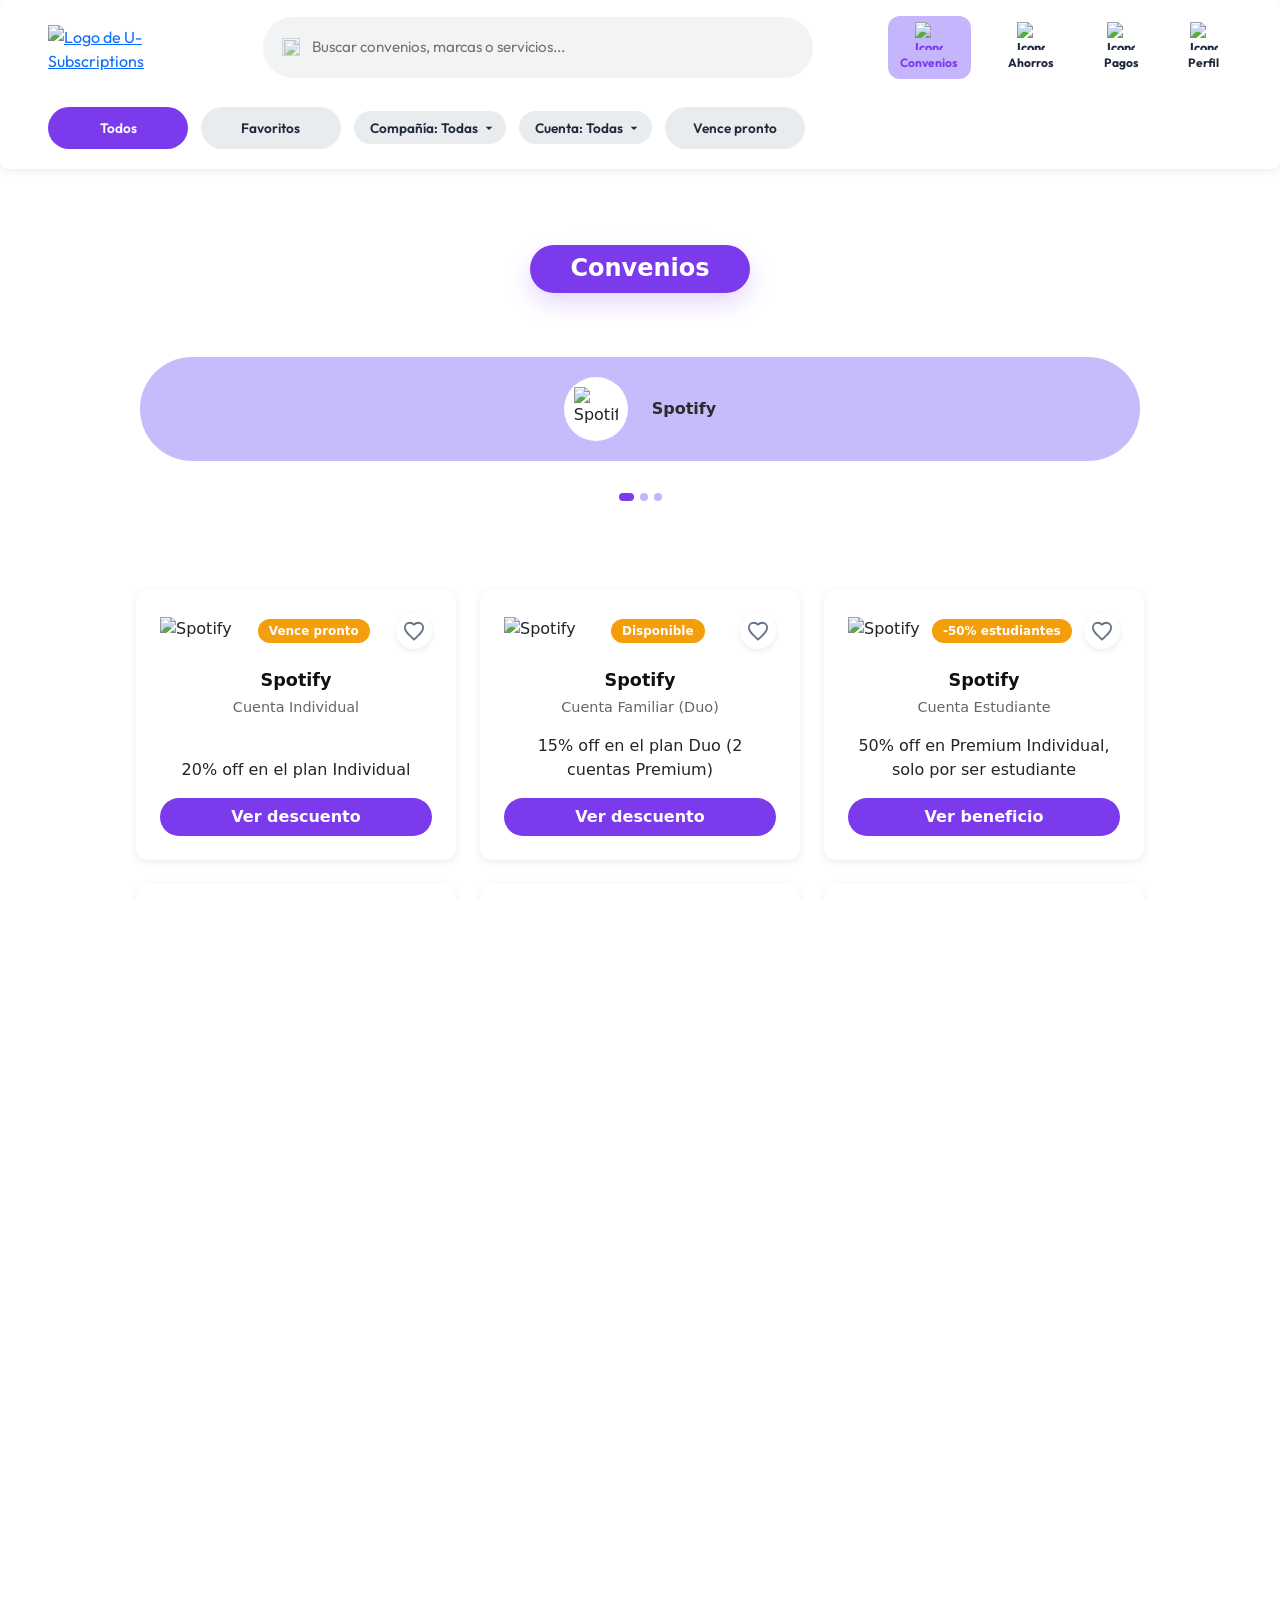
==== pages/buscar-convenios.html @ 1749db9b "Panel-ahorro funcional e Inicio funcional" ====
<!DOCTYPE html>
<html lang="es">
<head>
  <meta charset="UTF-8">
  <meta name="viewport" content="width=device-width, initial-scale=1.0">
  <link rel="preconnect" href="https://fonts.googleapis.com">
  <link rel="preconnect" href="https://fonts.gstatic.com" crossorigin>
  <link href="https://fonts.googleapis.com/css2?family=Outfit:wght@400;500;600;700&display=swap" rel="stylesheet">
  <link rel="stylesheet" href="../css/components.css">
  <link rel="stylesheet" href="../css/styles.css">
  <link rel="stylesheet" href="../css/buscar_convenios.css">
  <link rel="stylesheet" href="../css/extras-tipo-beneficio.css">
  <link href="https://cdn.jsdelivr.net/npm/bootstrap@5.3.3/dist/css/bootstrap.min.css" rel="stylesheet">

  <title>Buscar Convenios | U-Subscriptions</title>
</head>
<body>
    <header class="header-principal">
        <div class="header-top">
        <div class=" logo-desktop">
            <a href="index.html">
            <img src="../images/logo.png" alt="Logo de U-Subscriptions">
            </a>
        </div>
        <!-- Barra de busqueda principal -->
    <div class="buscador-header">
      <img src="../images/iconos/icono-buscar.png" alt="" class="icono-buscar">
      <input type="search" id="inputBuscador" placeholder="Buscar convenios, marcas o servicios..." aria-label="Buscar convenios">
      <button type="button" class="btn-limpiar" id="btnLimpiarBusqueda" aria-label="Limpiar búsqueda"></button>
    </div>

           <nav class="nav-desktop" aria-label="Navegación principal">
            <ul>
                
                <li>
                <a href="buscar-convenios.html" class="active">
                    <img src="../images/iconos/icono-buscar.png" alt="Icono de convenios">
                    <span>Convenios</span>
                </a>
                </li>

                <li>
                <a href="panel_ahorro.html">
                    <img src="../images/iconos/icono-ahorro.png" alt="Icono de ahorros">
                    <span>Ahorros</span>
                </a>
                </li>
                <li>
                <a href="pagos.html">
                    <img src="../images/iconos/icono-pagos.png" alt="Icono de pagos">
                    <span>Pagos</span>
                </a>
                </li>
                <li>
                <a href="perfil.html">
                    <img src="../images/iconos/icono-perfil.png" alt="Icono de perfil">
                    <span>Perfil</span>
                </a>
                </li>
            </ul>
            </nav>
        </div>
        <!-- Barra de Filtros tipo Chips/Píldoras deslizables  -->
        <div class="contenedor-chips-filtros">
    <div class="chips-scroll">
      <button type="button" class="chip-filtro active" data-filtro="todos">Todos</button>
      <button type="button" class="chip-filtro" id="btn-filtro-favoritos" data-filtro="favoritos">
             Favoritos
        </button>
      <!-- Dropdown Filtro Compania -->
      <div class="dropdown-filtro">
        <select id="filtro-compania" aria-label="Filtrar por Compañía">
          <option value="">Compañía: Todas</option>
          <option value="spotify">Spotify</option>
          <option value="canva">Canva</option>
          <option value="notion">Notion</option>
          <option value="adidas">Adidas</option>
        </select>
      </div>

      <!-- Dropdown Filtro Cuenta -->
      <div class="dropdown-filtro">
        <select id="filtro-cuenta" aria-label="Filtrar por Tipo de Cuenta">
          <option value="">Cuenta: Todas</option>
          <option value="estudiante">Estudiante</option>
          <option value="familiar">Familiar</option>
          <option value="individual">Individual</option>
        </select>
      </div>

      <button type="button" class="chip-filtro" data-filtro="vence">Vence pronto</button>
      
    </div>
  </div>
</header>
    

<main class="convenios-page">
    <section class="convenios">
        <div class="page-title-container">
            <h1 class="page-title">Convenios</h1>
        </div>
    
    <!-- Carrusel de servicios -->
<div id="carouselServicios" class="carousel slide" data-bs-ride="carousel">
    <div class="carousel-inner">
        <div class="carousel-item active">
            <div class="servicio-card">
                <div class="servicio-icono">
    <img src="../images/marcas/marca-spotify.png" alt="Spotify">
</div>
                <div class="servicio-info">
                    <p class="servicio-nombre">Spotify</p>
                    
                </div>
            </div>
        </div>
        <div class="carousel-item">
            <div class="servicio-card">
                <div class="servicio-icono">
    <img src="../images/marcas/marca-canva.png" alt="Canva">
</div>
                <div class="servicio-info">
                    <p class="servicio-nombre">Canva</p>
                    
                </div>
            </div>
        </div>
        <div class="carousel-item">
            <div class="servicio-card">
                <div class="servicio-icono">
    <img src="../images/marcas/marca-notion.png" alt="Notion">
</div>
                <div class="servicio-info">
                    <p class="servicio-nombre">Notion</p>
                    
                </div>
                
            </div>
        </div>
    </div>
    <div class="carousel-indicators">
        <button type="button" data-bs-target="#carouselServicios" data-bs-slide-to="0" class="active" aria-current="true" aria-label="Slide 1"></button>
        <button type="button" data-bs-target="#carouselServicios" data-bs-slide-to="1" aria-label="Slide 2"></button>
        <button type="button" data-bs-target="#carouselServicios" data-bs-slide-to="2" aria-label="Slide 3"></button>
    </div>
</div>
           
      


    <!-- Grilla de tarjetas de convenios -->
    <div class="grilla-convenios">

        <!-- Spotify Individual — cupon -->
        <article class="tarjeta-convenio" data-compania="spotify" data-cuenta="individual" data-estado="vence" data-tipo-beneficio="cupon">
            <div class="tarjeta-header">
                <img src="../images/marcas/marca-spotify.png" alt="Spotify">
                <span class="badge-estado">Vence pronto</span>
                <button type="button" class="btn-favorito" aria-label="Agregar a favoritos">
                    <svg class="icono-corazon" viewBox="0 0 24 24">
                            <path d="M12 21.35l-1.45-1.32C5.4 15.36 2 12.28 2 8.5 2 5.42 4.42 3 7.5 3c1.74 0 3.41.81 4.5 2.09C13.09 3.81 14.76 3 16.5 3 19.58 3 22 5.42 22 8.5c0 3.78-3.4 6.86-8.55 11.54L12 21.35z"/>
                        </svg>
                </button>
            </div>
            <p class="tarjeta-compania">Spotify</p>
            <p class="tarjeta-cuenta">Cuenta Individual</p>
            <p class="tarjeta-beneficio">20% off en el plan Individual</p>
                <button type="button" class="btn-ver-mas" aria-expanded="false">Ver descuento</button>
                <div class="detalle-descuento" hidden>
                <p><strong>Código:</strong> SPOT20</p>
                <p>20% de descuento en el plan Individual, válido hasta el 31/12/2026.</p>
                <a href="pagos.html" class="btn-ir-pagos">Ir a Pagos y Renovaciones</a>
                </div>
        </article>

        <!-- Spotify Duo — cupon, cuenta familiar -->
        <article class="tarjeta-convenio" data-compania="spotify" data-cuenta="familiar" data-estado="activo" data-tipo-beneficio="cupon">
            <div class="tarjeta-header">
                <img src="../images/marcas/marca-spotify.png" alt="Spotify">
                <span class="badge-estado">Disponible</span>
                <button type="button" class="btn-favorito" aria-label="Agregar a favoritos">
            <svg class="icono-corazon" viewBox="0 0 24 24">
                <path d="M12 21.35l-1.45-1.32C5.4 15.36 2 12.28 2 8.5 2 5.42 4.42 3 7.5 3c1.74 0 3.41.81 4.5 2.09C13.09 3.81 14.76 3 16.5 3 19.58 3 22 5.42 22 8.5c0 3.78-3.4 6.86-8.55 11.54L12 21.35z"/>
            </svg>
        </button>
            </div>
            <p class="tarjeta-compania">Spotify</p>
            <p class="tarjeta-cuenta">Cuenta Familiar (Duo)</p>
            <p class="tarjeta-beneficio">15% off en el plan Duo (2 cuentas Premium)</p>
                <button type="button" class="btn-ver-mas" aria-expanded="false">Ver descuento</button>
                <div class="detalle-descuento" hidden>
                <p><strong>Código:</strong> SPOTDUO15</p>
                <p>15% de descuento en el plan Duo, válido hasta el 15/11/2026.</p>
                <a href="pagos.html" class="btn-ir-pagos">Ir a Pagos y Renovaciones</a>
                </div>
        </article>

        <!-- Spotify Estudiante — verificacion (50% off) -->
        <article class="tarjeta-convenio" data-compania="spotify" data-cuenta="estudiante" data-estado="activo" data-tipo-beneficio="verificacion">
            <div class="tarjeta-header">
                <img src="../images/marcas/marca-spotify.png" alt="Spotify">
                <span class="badge-estado">-50% estudiantes</span>
                <button type="button" class="btn-favorito" aria-label="Agregar a favoritos">
            <svg class="icono-corazon" viewBox="0 0 24 24">
                <path d="M12 21.35l-1.45-1.32C5.4 15.36 2 12.28 2 8.5 2 5.42 4.42 3 7.5 3c1.74 0 3.41.81 4.5 2.09C13.09 3.81 14.76 3 16.5 3 19.58 3 22 5.42 22 8.5c0 3.78-3.4 6.86-8.55 11.54L12 21.35z"/>
            </svg>
        </button>
            </div>
            <p class="tarjeta-compania">Spotify</p>
            <p class="tarjeta-cuenta">Cuenta Estudiante</p>
            <p class="tarjeta-beneficio">50% off en Premium Individual, solo por ser estudiante</p>
                <button type="button" class="btn-ver-mas" aria-expanded="false">Ver beneficio</button>
                <div class="detalle-descuento" hidden>
                <p>Spotify te da <strong>50% de descuento</strong> en el plan Individual al verificar tu condición de estudiante (documento + correo institucional).</p>
                <p class="nota-sin-codigo">No necesitas un código: el descuento se aplica después de verificarte.</p>
                <a href="pagos.html" class="btn-ir-pagos">Verificar y activar mi beneficio</a>
                </div>
        </article>

        <!-- Canva Pro — cupon, individual -->
        <article class="tarjeta-convenio" data-compania="canva" data-cuenta="individual" data-estado="vence" data-tipo-beneficio="cupon">
            <div class="tarjeta-header">
                <img src="../images/marcas/marca-canva.png" alt="Canva">
                <span class="badge-estado">Vence pronto</span>
                <button type="button" class="btn-favorito" aria-label="Agregar a favoritos">
            <svg class="icono-corazon" viewBox="0 0 24 24">
                <path d="M12 21.35l-1.45-1.32C5.4 15.36 2 12.28 2 8.5 2 5.42 4.42 3 7.5 3c1.74 0 3.41.81 4.5 2.09C13.09 3.81 14.76 3 16.5 3 19.58 3 22 5.42 22 8.5c0 3.78-3.4 6.86-8.55 11.54L12 21.35z"/>
            </svg>
        </button>
            </div>
            <p class="tarjeta-compania">Canva</p>
            <p class="tarjeta-cuenta">Cuenta Individual</p>
            <p class="tarjeta-beneficio">30% off en Canva Pro anual</p>
                <button type="button" class="btn-ver-mas" aria-expanded="false">Ver descuento</button>
                <div class="detalle-descuento" hidden>
                <p><strong>Código:</strong> CANVA30</p>
                <p>30% de descuento en Canva Pro anual, válido hasta el 30/11/2026.</p>
                <a href="pagos.html" class="btn-ir-pagos">Ir a Pagos y Renovaciones</a>
                </div>
        </article>

        <!-- Canva for Teams — cupon, familiar -->
        <article class="tarjeta-convenio" data-compania="canva" data-cuenta="familiar" data-estado="activo" data-tipo-beneficio="cupon">
            <div class="tarjeta-header">
                <img src="../images/marcas/marca-canva.png" alt="Canva">
                <span class="badge-estado">Disponible</span>
                <button type="button" class="btn-favorito" aria-label="Agregar a favoritos">
            <svg class="icono-corazon" viewBox="0 0 24 24">
                <path d="M12 21.35l-1.45-1.32C5.4 15.36 2 12.28 2 8.5 2 5.42 4.42 3 7.5 3c1.74 0 3.41.81 4.5 2.09C13.09 3.81 14.76 3 16.5 3 19.58 3 22 5.42 22 8.5c0 3.78-3.4 6.86-8.55 11.54L12 21.35z"/>
            </svg>
        </button>
            </div>
            <p class="tarjeta-compania">Canva</p>
            <p class="tarjeta-cuenta">Cuenta Familiar (hasta 5 integrantes)</p>
            <p class="tarjeta-beneficio">25% off en Canva for Teams</p>
                <button type="button" class="btn-ver-mas" aria-expanded="false">Ver descuento</button>
                <div class="detalle-descuento" hidden>
                <p><strong>Código:</strong> CANVATEAMS25</p>
                <p>25% de descuento en Canva for Teams, válido hasta el 20/12/2026.</p>
                <a href="pagos.html" class="btn-ir-pagos">Ir a Pagos y Renovaciones</a>
                </div>
        </article>

        <!-- Canva for Education — verificacion, estudiante, gratis -->
        <article class="tarjeta-convenio" data-compania="canva" data-cuenta="estudiante" data-estado="activo" data-tipo-beneficio="verificacion">
            <div class="tarjeta-header">
                <img src="../images/marcas/marca-canva.png" alt="Canva">
                <span class="badge-estado badge-gratis">100% gratis</span>
                <button type="button" class="btn-favorito" aria-label="Agregar a favoritos">
            <svg class="icono-corazon" viewBox="0 0 24 24">
                <path d="M12 21.35l-1.45-1.32C5.4 15.36 2 12.28 2 8.5 2 5.42 4.42 3 7.5 3c1.74 0 3.41.81 4.5 2.09C13.09 3.81 14.76 3 16.5 3 19.58 3 22 5.42 22 8.5c0 3.78-3.4 6.86-8.55 11.54L12 21.35z"/>
            </svg>
        </button>
            </div>
            <p class="tarjeta-compania">Canva</p>
            <p class="tarjeta-cuenta">Cuenta Estudiante</p>
            <p class="tarjeta-beneficio">Canva for Education gratis, solo por ser estudiante</p>
                <button type="button" class="btn-ver-mas" aria-expanded="false">Ver beneficio</button>
                <div class="detalle-descuento" hidden>
                <p>Canva te da acceso completo a <strong>Canva for Education sin costo</strong> al verificar tu condición de estudiante con tu correo institucional.</p>
                <p class="nota-sin-codigo">No necesitas un código: el acceso se activa al verificarte.</p>
                <a href="pagos.html" class="btn-ir-pagos">Verificar y activar mi beneficio</a>
                </div>
        </article>

        <!-- Adidas Creators Club — cupon, individual -->
        <article class="tarjeta-convenio" data-compania="adidas" data-cuenta="individual" data-estado="vence" data-tipo-beneficio="cupon">
            <div class="tarjeta-header">
                <img src="../images/marcas/marca-adidas.png" alt="Adidas">
                <span class="badge-estado">Vence pronto</span>
                <button type="button" class="btn-favorito" aria-label="Agregar a favoritos">
            <svg class="icono-corazon" viewBox="0 0 24 24">
                <path d="M12 21.35l-1.45-1.32C5.4 15.36 2 12.28 2 8.5 2 5.42 4.42 3 7.5 3c1.74 0 3.41.81 4.5 2.09C13.09 3.81 14.76 3 16.5 3 19.58 3 22 5.42 22 8.5c0 3.78-3.4 6.86-8.55 11.54L12 21.35z"/>
            </svg>
        </button>
            </div>
            <p class="tarjeta-compania">Adidas</p>
            <p class="tarjeta-cuenta">Cuenta Individual</p>
            <p class="tarjeta-beneficio">15% off en tu primera compra online</p>
                <button type="button" class="btn-ver-mas" aria-expanded="false">Ver descuento</button>
                <div class="detalle-descuento" hidden>
                <p><strong>Código:</strong> ADICLUB15</p>
                <p>15% de descuento en tu primera compra, válido hasta el 10/12/2026.</p>
                <a href="pagos.html" class="btn-ir-pagos">Ir a Pagos y Renovaciones</a>
                </div>
        </article>

        <!-- Adidas Estudiantes — verificacion, no gratis (10% adicional) -->
        <article class="tarjeta-convenio" data-compania="adidas" data-cuenta="estudiante" data-estado="activo" data-tipo-beneficio="verificacion">
            <div class="tarjeta-header">
                <img src="../images/marcas/marca-adidas.png" alt="Adidas">
                <span class="badge-estado">-10% estudiantes</span>
                <button type="button" class="btn-favorito" aria-label="Agregar a favoritos">
            <svg class="icono-corazon" viewBox="0 0 24 24">
                <path d="M12 21.35l-1.45-1.32C5.4 15.36 2 12.28 2 8.5 2 5.42 4.42 3 7.5 3c1.74 0 3.41.81 4.5 2.09C13.09 3.81 14.76 3 16.5 3 19.58 3 22 5.42 22 8.5c0 3.78-3.4 6.86-8.55 11.54L12 21.35z"/>
            </svg>
        </button>
            </div>
            <p class="tarjeta-compania">Adidas</p>
            <p class="tarjeta-cuenta">Cuenta Estudiante</p>
            <p class="tarjeta-beneficio">10% de descuento adicional para estudiantes verificados</p>
                <button type="button" class="btn-ver-mas" aria-expanded="false">Ver beneficio</button>
                <div class="detalle-descuento" hidden>
                <p>Adidas te da <strong>10% de descuento adicional</strong> (acumulable con otras promociones) al verificar tu condición de estudiante.</p>
                <p class="nota-sin-codigo">No necesitas un código: el descuento se aplica después de verificarte.</p>
                <a href="pagos.html" class="btn-ir-pagos">Verificar y activar mi beneficio</a>
                </div>
        </article>

        <!-- Notion Plus estudiante — verificacion, gratis -->
        <article class="tarjeta-convenio" data-compania="notion" data-cuenta="estudiante" data-estado="activo" data-tipo-beneficio="verificacion">
            <div class="tarjeta-header">
                <img src="../images/marcas/marca-notion.png" alt="Notion">
                <span class="badge-estado badge-gratis">1 año gratis</span>
                <button type="button" class="btn-favorito" aria-label="Agregar a favoritos">
            <svg class="icono-corazon" viewBox="0 0 24 24">
                <path d="M12 21.35l-1.45-1.32C5.4 15.36 2 12.28 2 8.5 2 5.42 4.42 3 7.5 3c1.74 0 3.41.81 4.5 2.09C13.09 3.81 14.76 3 16.5 3 19.58 3 22 5.42 22 8.5c0 3.78-3.4 6.86-8.55 11.54L12 21.35z"/>
            </svg>
        </button>
            </div>
            <p class="tarjeta-compania">Notion</p>
            <p class="tarjeta-cuenta">Cuenta Estudiante</p>
            <p class="tarjeta-beneficio">Plan Plus gratis por 1 año, solo por ser estudiante</p>
                <button type="button" class="btn-ver-mas" aria-expanded="false">Ver beneficio</button>
                <div class="detalle-descuento" hidden>
                <p>Notion te da <strong>1 año gratis</strong> del plan Plus al verificar tu condición de estudiante con tu correo institucional.</p>
                <p class="nota-sin-codigo">No necesitas un código: el acceso se activa al verificarte.</p>
                <a href="pagos.html" class="btn-ir-pagos">Verificar y activar mi beneficio</a>
                </div>
        </article>

    </div>
    <div class="estado-vacio-favoritos" id="estadoVacioFavoritos" hidden>
  <p>Aún no tienes convenios en favoritos.</p>
  <button type="button" id="btnVerListado" class="link-ver-listado">
    Ver todos los convenios y agregar 
  </button>
</div>
</section>
</main>


    <footer class="site-footer">
      <div class="social-icons">
        <a href="#" aria-label="Instagram">
          <img src="../images/—Pngtree—instagram logo icon vector_3588821.png" alt="Instagram" width="24" height="24">
        </a>
        <a href="#" aria-label="Facebook">
          <img src="../images/facebook-circle-logo-png.webp" alt="Facebook" width="24" height="24">
        </a>
        <a href="#" aria-label="WhatsApp">
          <img src="../images/—Pngtree—whatsapp mobile app icon vector_8704828.png" alt="WhatsApp" width="24" height="24">
        </a>
      </div>
      <p class="footer-text">Síguenos para nuevas promociones</p>
    </footer>    
 

    <!-- Navegación Movil Inferior con Logo Integrado -->
    <nav class="nav-mobile-bottom" aria-label="Navegación móvil">
        <ul>
            <li>
                <a href="index.html" class="nav-logo-link">
                    <img src="../images/logo.png" alt="Inicio" class="img-logo-nav">
                    <span>Inicio</span>
                </a>
            </li>
            <li>
                <a href="buscar-convenios.html" class="active">
                    <img src="../images/iconos/icono-buscar.png" alt="">
                    <span>Convenios</span>
                </a>
            </li>
            <li>
                <a href="panel_ahorro.html">
                    <img src="../images/iconos/icono-ahorro.png" alt="">
                    <span>Ahorros</span>
                </a>
            </li>
            <li>
                <a href="pagos.html">
                    <img src="../images/iconos/icono-pagos.png" alt="">
                    <span>Pagos</span>
                </a>
            </li>
            <li>
                <a href="perfil.html">
                    <img src="../images/iconos/icono-perfil.png" alt="">
                    <span>Perfil</span>
                </a>
            </li>
        </ul>
    </nav>
       <script src="https://cdn.jsdelivr.net/npm/bootstrap@5.3.3/dist/js/bootstrap.bundle.min.js"></script>
   
    <script src="../js/buscar-convenios.js" defer></script>
</body>
</html>
---- css/components.css ----
:root {
  --color-primary: #7C3AED;
  --color-primary-dark: #6D28D9;
  --color-primary-light: #C3A5F8;
  --color-accent: #F59E0B;
  --color-accent-light: #FFCC77;
  --color-white: #FFFFFF;
  --color-text-dark: #111111;
  --color-text-muted: #666666;
  --color-disabled: #e0e0e0;
  --color-text-disabled: #9e9e9e;
  --color-border: #E2E8F0;
  --color-bg: #F8FAFC;

  --font-family-base: 'Outfit', -apple-system, BlinkMacSystemFont, 'Segoe UI', Roboto, sans-serif;
  --font-size-sm: 0.75rem;
  --font-size-base: 0.875rem;
  --font-size-lg: 1rem;
  --font-weight-regular: 400;
  --font-weight-bold: 700;

  --spacing-xs: 0.25rem;
  --spacing-sm: 0.5rem;
  --spacing-md: 1rem;
  --spacing-lg: 1.5rem;
  --spacing-xl: 2rem;

  --radius-sm: 8px;
  --radius-md: 16px;
  --radius-lg: 24px;
  --radius-pill: 50px;

  --transition-fast: 0.2s ease;
  --shadow-sm: 0 2px 8px rgba(0, 0, 0, 0.08);
}

/* Estilos de pagina general */
* {
  box-sizing: border-box;
  margin: 0;
  padding: 0;
}

body {
  margin: 0;
  font-family: var(--font-family-base);
  font-size: var(--font-size-base);
  color: var(--color-text-dark);
  background-color: #f8f8fb;
}

/* Titulos, subtitulos */
h1 {
  margin: 0;
  padding: 0.75rem 2rem;
  border-radius: 999px;
  background: radial-gradient(circle, var(--color-primary) 60%, rgba(103, 39, 214, 1) 60%, rgba(103, 39, 214, 1) 80%, rgb(63, 32, 130) 80%);
  color: #FFFFFF !important; /* Fuerza el color blanco del texto */
  font-size: 1.75rem;
  font-weight: var(--font-weight-bold);
  text-align: center;
  box-shadow: 0 16px 30px rgba(124, 58, 237, 0.18);
}

h2 {
  align-self: center;
  padding: 0.75rem 1.5rem;
  border-radius: 999px;
  border: 2px solid var(--color-accent);
  color: var(--color-text-dark);
  font-weight: var(--font-weight-bold);
  font-size: 1.5rem;
  line-height: 1.2;
  background: rgba(245, 158, 11, 0.08);
  justify-self: center;
  margin: 0;
}

/* Elementos pagina */
header {
  width: 100%;
  max-width: 100%;
  display: flex;
  align-items: center;
  justify-content: space-between;
  padding: var(--spacing-md) var(--spacing-xl);
  background-color: var(--color-white);
  border-radius: 0;
  box-shadow: var(--shadow-sm);
  box-sizing: border-box;
}

.logo img,
.logo-desktop img {
  max-width: 140px;
  height: auto;
  max-height: 45px;
  object-fit: contain;
}

nav ul {
  display: flex;
  flex-direction: row;
  align-items: center;
  gap: var(--spacing-lg);
  list-style: none;
  margin: 0;
  padding: 0;
}

nav a {
  display: flex;
  flex-direction: column;
  align-items: center;
  justify-content: center;
  text-decoration: none;
  padding: var(--spacing-sm) var(--spacing-md);
  border-radius: var(--radius-md);
  color: var(--color-text-dark);
  transition: background-color var(--transition-fast), color var(--transition-fast), transform var(--transition-fast);
}

nav a img {
  width: 28px;
  height: 28px;
  object-fit: contain;
  margin-bottom: var(--spacing-xs);
}

nav a span {
  font-size: var(--font-size-sm);
  font-weight: var(--font-weight-bold);
  text-align: center;
}

nav a:hover,
nav a.active,
nav a:focus-visible {
  background-color: var(--color-primary-light);
  color: var(--color-primary);
}

nav a:focus-visible {
  outline: 2px solid var(--color-primary);
  outline-offset: 2px;
}

nav a.disabled,
nav a[aria-disabled="true"] {
  color: var(--color-text-disabled);
  background-color: transparent;
  cursor: not-allowed;
  pointer-events: none;
  opacity: 0.6;
}

nav a.disabled img,
nav a[aria-disabled="true"] img {
  filter: grayscale(100%);
}

/* Navegación móvil inferior */
.nav-mobile-bottom {
  display: none;
}

@media (max-width: 767px) {
  header nav {
    display: none !important;
  }

  .nav-mobile-bottom {
    display: block;
    position: fixed;
    bottom: 0;
    left: 0;
    right: 0;
    background-color: var(--color-white);
    box-shadow: 0 -2px 10px rgba(0, 0, 0, 0.1);
    z-index: 1000;
    padding: 0.4rem 0;
  }

  .nav-mobile-bottom ul {
    display: flex;
    justify-content: space-around;
    align-items: center;
    list-style: none;
    margin: 0;
    padding: 0;
  }

  .nav-mobile-bottom a {
    display: flex;
    flex-direction: column;
    align-items: center;
    text-decoration: none;
    color: var(--color-text-dark);
    font-size: 0.65rem;
    font-weight: bold;
  }

  .nav-mobile-bottom a.active {
    color: var(--color-primary);
  }

  .nav-mobile-bottom img {
    width: 22px;
    height: 22px;
    object-fit: contain;
  }

  .img-logo-nav {
    width: 26px !important;
    height: 26px !important;
  }
}

/* Footer */
footer {
  display: flex;
  flex-direction: column;
  align-items: center;
  background: linear-gradient(180deg, #15121a 0%, #24182f 100%);
  color: var(--color-white);
  padding: 2.25rem 1.25rem;
  border-top: 1px solid rgba(255, 255, 255, 0.04);
}

.site-footer .footer-inner {
  width: 100%;
  max-width: 1100px;
  margin: 0 auto;
  display: grid;
  grid-template-columns: repeat(3, 1fr);
  gap: 1.25rem;
  align-items: start;
}

.site-footer .footer-col {
  display: flex;
  flex-direction: column;
  gap: 0.6rem;
}

.site-footer h4 {
  margin: 0 0 0.35rem 0;
  color: var(--color-white);
  font-size: 1rem;
  font-weight: var(--font-weight-bold);
}

.site-footer p,
.site-footer a {
  margin: 0;
  color: rgba(255, 255, 255, 0.85);
  font-size: 0.95rem;
  text-decoration: none;
}

.site-footer .social-icons {
  display: flex;
  gap: 12px;
  align-items: center;
}

.site-footer .social-icons a {
  background: rgba(255, 255, 255, 0.06);
  width: 44px;
  height: 44px;
  border-radius: 999px;
  display: grid;
  place-items: center;
  transition: transform 0.18s ease, background 0.18s ease;
}

.site-footer .social-icons a:hover {
  background: var(--color-primary);
  transform: translateY(-3px) scale(1.02);
}

.site-footer .footer-bottom {
  margin-top: 1.25rem;
  text-align: center;
  font-size: 0.9rem;
  color: rgba(255, 255, 255, 0.65);
}

/* Botones */
button {
  min-width: 140px;
  height: 42px;
  border: none;
  border-radius: 999px;
  cursor: pointer;
  font-weight: var(--font-weight-bold);
  transition: transform var(--transition-fast), box-shadow var(--transition-fast), background-color var(--transition-fast);
}

button:hover {
  transform: translateY(-1px);
}

.button-primary {
  background-color: var(--color-primary);
  color: var(--color-white);
  box-shadow: 0 6px 0 rgba(124, 58, 237, 0.25);
}

.button-secondary {
  background-color: var(--color-white);
  border: 2px solid var(--color-accent);
  color: var(--color-accent);
  box-shadow: 0 6px 0 rgba(245, 158, 11, 0.18);
}

.button-secondary:hover {
  background-color: var(--color-accent);
  color: var(--color-white);
}

/* Tarjetas general */
.card {
  background-color: var(--color-white);
  border-radius: var(--radius-lg);
  box-shadow: 0 12px 30px rgba(0, 0, 0, 0.08);
}
---- css/styles.css ----
/*Registro*/
.registro{
  border: 2px solid var(--color-primary);
  border-radius: 30px;
  display: flex;
  flex-direction: column;
  align-items: center;
  gap: 20px;
  padding: 10px;
  margin: 20px;

}


/* ==========================================
   3. BANNER Y CARRUSEL DE MARCAS (General)
   ========================================== */
.banner-promocional {
  background-color: var(--color-primary);
  color: var(--color-white);
  text-align: center;
  padding: var(--space-lg) var(--space-md);
}

.banner-promocional h1 {
  font-size: 2rem;
  margin-bottom: var(--space-sm);
}


#carouselMarcas {
  max-width: 900px;
  margin: 0 auto var(--space-lg);
  background-color: var(--color-primary-light);
  border-radius: var(--radius-md);
  padding: var(--space-md);
}

.marcas-aliadas {
  display: flex;
  flex-wrap: nowrap;
  justify-content: space-between;
  align-items: center;
  gap: var(--space-md);
}

.marcas-aliadas img {
  height: 40px;
  width: auto;
  max-width: 90px;
  object-fit: contain;
  flex-shrink: 1;
}

#carouselMarcas .carousel-indicators {
  position: static;
  margin: var(--space-sm) 4rem;
}

#carouselMarcas .carousel-indicators [data-bs-target] {
  background-color: var(--color-primary);
  opacity: 0.5;
  width: 8px;
  height: 8px;
  border-radius: 50%;
  padding: 1px;
}

#carouselMarcas .carousel-indicators .active {
  background-color: var(--color-accent);
  opacity: 1;
}

.boton-saber-mas {
  display: inline-block;
  background-color: var(--color-accent);
  color: #1d2433;
  font-weight: 700;
  text-decoration: none;
  padding: 0.75rem 2rem;
  border-radius: var(--radius-pill);
  transition: background-color 0.2s ease;
}

.boton-saber-mas:hover {
  background-color: var(--color-accent-light);
}

.boton-saber-mas:focus-visible {
  outline: 3px solid var(--color-white);
  outline-offset: 3px;
}

/* ==========================================
   4. CONVENIOS & TARJETAS
   ========================================== */
.convenios {
    max-width: 1100px;  
    margin: 0 auto;     
    padding: 20px 20px;
    display: flex;
    flex-direction: column;
    align-items: center;
    gap: 1.5rem;
    
}

.contenedor-ver-mas-convenios {
  margin-top: 1.5rem;
  text-align: center;
}



.grilla-convenios {
  display: grid;
  grid-template-columns: repeat(auto-fit, minmax(260px, 300px));
  gap: 1.5rem;
  width: 100%;
  justify-content: center;
  align-items: stretch;
}

.tarjeta-convenio {
  background: var(--color-white);
  border-radius: var(--radius-md);
  box-shadow: var(--shadow-sm);
  padding: 1.25rem;
  text-align: center;
  transition: transform var(--transition-fast), box-shadow var(--transition-fast);
  display: flex;
  flex-direction: column;
  height: 100%; 
  box-sizing: border-box;
}

.tarjeta-convenio:hover {
  transform: translateY(-4px);
  box-shadow: 0 8px 16px rgba(0, 0, 0, 0.12);
}
.tarjeta-header {
  display: flex;
  align-items: center;
  justify-content: space-between;
  gap: 0.5rem;
  margin-bottom: 0.75rem;
}

.tarjeta-header img {
  height: 36px;
  width: auto;
  max-width: 90px;
  object-fit: contain;
}

.badge-estado {
  background: var(--color-accent);
  color: var(--color-white);
  font-size: var(--font-size-sm);
  font-weight: var(--font-weight-bold);
  padding: 0.2rem 0.65rem;
  border-radius: var(--radius-pill);
}

.tarjeta-compania {
  font-weight: var(--font-weight-bold);
  font-size: 1.1rem;
  color: var(--color-text-dark);
  margin: 0.4rem 0 0.1rem;
}

.tarjeta-cuenta {
  font-size: var(--font-size-base);
  color: var(--color-text-muted);
  margin-bottom: 1rem;
  flex-grow: 1; 
  display: flex;
  flex-direction: column;
  justify-content: flex-start;
}
.detalle-descuento {
  background-color: #f8fafc;
  border-top: 1px dashed var(--color-border);
  padding: 0.75rem 0.5rem 0.25rem;
  margin-bottom: 0.75rem;
  font-size: 0.825rem;
  text-align: center;
  animation: fadeIn 0.25s ease-in-out;
  margin-top: auto;
}

.btn-ver-mas {
  display: block;
  width: 100%;
  background: var(--color-primary);
  color: var(--color-white);
  border: none;
  padding: 0.55rem 1rem;
  border-radius: var(--radius-pill);
  font-weight: var(--font-weight-bold);
  cursor: pointer;
  transition: background var(--transition-fast);
}

.btn-ver-mas:hover {
  background: var(--color-primary-dark);
}

@keyframes fadeIn {
  from { opacity: 0; transform: translateY(-4px); }
  to { opacity: 1; transform: translateY(0); }
}
/* --- Corrección del Botón Favorito (Corazón) --- */
.btn-favorito {
  background: transparent;
  border: none;
  width: 32px;
  height: 32px;
  padding: 0;
  display: flex;
  align-items: center;
  justify-content: center;
  cursor: pointer;
}

.btn-favorito .icono-corazon {
  width: 22px;
  height: 22px;
  fill: none;
  stroke: #64748b;
  stroke-width: 2;
  transition: transform 0.2s ease, fill 0.2s ease, stroke 0.2s ease;
}

.btn-favorito.activo .icono-corazon {
  fill: #e11d48;
  stroke: #e11d48;
}

/* --- Corrección del Botón 'Ver más convenios' (Redondeo permanente) --- */
.boton-saber-mas {
  display: inline-block;
  background-color: var(--color-accent);
  color: #1d2433;
  font-weight: 700;
  text-decoration: none;
  padding: 0.75rem 2rem;
  border-radius: 9999px !important; /* Mantiene la píldora siempre */
  transition: all 0.2s ease;
}

.boton-saber-mas:hover,
.boton-saber-mas:focus,
.boton-saber-mas:focus-visible {
  background-color: var(--color-accent-light);
  border-radius: 9999px !important; /* Evita que pierda el redondeo al pasar tap/focus */
  outline: 3px solid var(--color-primary);
  outline-offset: 2px;
}





.boton-ver-mas {
  display: block;
  margin-top: 15px;
  background: var(--color-primary);
  color: #fff;
  padding: 8px;
  border-radius: 15px;
  text-decoration: none;
  transition: background 0.3s ease;
}

.boton-ver-mas:hover {
  background: var(--color-primary-dark);
}

.boton-ver-mas:focus-visible {
  outline: 2px solid var(--color-accent);
  outline-offset: 2px;
}

.tarjeta-convenio p:nth-of-type(1) {
  font-weight: 700;
  font-size: 1.1em;
  color: #111;

/* Mejoras visuales para párrafos en secciones importantes */
.main-container section p {
  color: rgba(17,17,17,0.92);
  line-height: 1.7;
  font-size: 0.98rem;
  margin-bottom: 0.6rem;
}

.banner-promocional p, .tarjeta-info p {
  color: rgba(0,0,0,0.8);
  font-size: 1.05rem;
  max-width: 760px;
  margin-left: auto;
  margin-right: auto;
  line-height: 1.5;
  background: linear-gradient(90deg, rgba(255,255,255,0.6), rgba(255,255,255,0));
  padding: 0.35rem 0.5rem;
  border-radius: 8px;
}

/* Hacer los párrafos de las tarjetas más llamativos */
.tarjeta-convenio p:nth-of-type(1) {
  color: #0f1721;
}

.tarjeta-convenio p:nth-of-type(2) {
  color: rgba(17,17,17,0.7);
}

@media (max-width: 640px) {
  .main-container section p {
    font-size: 1rem;
  }
  .banner-promocional p, .tarjeta-info p {
    font-size: 1rem;
    padding: 0.3rem 0.4rem;
  }
}
  margin-top: 10px;
}

.tarjeta-convenio p:nth-of-type(2) {
    font-weight: 400;      
    font-size: 0.9em;       
    color: #666;            
    margin-bottom: 15px;
}


/* Sección completa */
.banner-promocional {
  background-color: var(--color-primary);
  color: var(--color-white);
  text-align: center;
  padding: var(--spacing-lg) var(--spacing-md);
}

.banner-promocional h1 {
  font-size: 2rem;
  margin-bottom: var(--spacing-sm);
}


/* Panel del carrusel */
#carouselMarcas {
  max-width: 900px;
  margin: 0 auto var(--spacing-lg);
  background-color: var(--color-primary-light);
  border-radius: var(--radius-md);
  padding: var(--spacing-md);
}

.marcas-aliadas {
  display: flex;
  flex-wrap: wrap;
  justify-content: space-around;
  align-items: center;
  gap: var(--spacing-md);
}

.marcas-aliadas img {
  max-height: 40px;
  width: auto;
  object-fit: contain;
}

/* Indicadores del carrusel (los puntitos) */
#carouselMarcas .carousel-indicators [data-bs-target] {
  background-color: var(--color-primary);
  opacity: 0.5;
  width: 8px;
  height: 8px;
  border-radius: 50%;
}

#carouselMarcas .carousel-indicators .active {
  background-color: var(--color-accent);
  opacity: 1;
}

#carouselMarcas .carousel-indicators {
  position: static;
  margin: var(--spacing-sm) 3rem 0;
}

/* Botón Saber más */
.boton-saber-mas {
  display: inline-block;
  background-color: var(--color-accent);
  color: #1d2433;
  font-weight: 700;
  text-decoration: none;
  padding: 0.75rem 2rem;
  border-radius: var(--radius-pill);
  transition: background-color 0.2s ease;
}
  

.boton-saber-mas:hover {
  background-color: var(--color-accent-light);
}

.boton-saber-mas:focus-visible {
  outline: 3px solid var(--color-white);
  outline-offset: 3px;
}

@media (min-width: 992px) {
  .banner-promocional {
    padding: 3rem 2rem;
  }

  .banner-promocional h1 {
    font-size: 2.75rem;
  }

  #carouselMarcas {
    max-width: 1100px;
    padding: 2rem 3rem;
  }

  .marcas-aliadas {
    gap: 3rem;
  }

  .marcas-aliadas img {
    height: 56px;
    width: auto;
    object-fit: contain;
  }
}
/* --- COMPORTAMIENTO MÓVIL Y ESCRITORIO --- */

/* Por defecto, la barra inferior móvil está oculta en pantallas grandes */
.nav-mobile-bottom {
  display: none;
}

/* Reglas aplicables SOLO a pantallas de celular (menos de 768px) */
@media (max-width: 767px) {
  /* 1. Ocultar el header principal de escritorio */
  header {
    display: none !important;
  }

  /* 2. Ocultar el footer oscuro de redes sociales */
  .site-footer {
    display: none !important;
  }

  /* 3. Mostrar y estilizar la barra fija inferior */
  .nav-mobile-bottom {
    display: block;
    position: fixed;
    bottom: 0;
    left: 0;
    right: 0;
    background: var(--color-white);
    box-shadow: 0 -2px 10px rgba(0, 0, 0, 0.1);
    z-index: 1000;
    padding: 0.6rem 0;
  }

  .nav-mobile-bottom ul {
    display: flex;
    justify-content: space-around;
    align-items: center;
    list-style: none;
    margin: 0;
    padding: 0;
  }

  .nav-mobile-bottom a {
    display: flex;
    flex-direction: column;
    align-items: center;
    text-decoration: none;
    color: var(--color-text-dark);
    font-size: 0.65rem;
    font-weight: bold;
    gap: 0.2rem;
  }

  /* El elemento activo cambia de color (Morado primario) */
  .nav-mobile-bottom a.active {
    color: var(--color-primary);
  }

  .nav-mobile-bottom img {
    width: 24px;
    height: 24px;
    object-fit: contain;
  }

  /* 4. Evitar que la barra inferior tape contenido final de la página */
  main {
    padding-bottom: 5.5rem !important;
  }
}
---- css/buscar_convenios.css ----
*,
*::before,
*::after {
  box-sizing: border-box;
}

html, body {
  height: 100%;
  margin: 0;
}
body { overflow-x: hidden; }

body {
  display: flex;
  flex-direction: column;
  margin: 0;
  padding: 0;
  font-family: var(--font-family-base, 'Outfit', -apple-system, BlinkMacSystemFont, 'Segoe UI', Roboto, sans-serif);
  background-color: var(--color-bg, #F8FAFC);
  color: var(--color-text-dark, #111111);
  line-height: 1.6;
  display: flex;
  flex-direction: column;
  min-height: 100vh;
}

img {
  display: block;
  max-width: 100%;
  height: auto;
}

main {
  width: 100%;
  max-width: 100%;
  margin: 2rem auto;
  padding: 0 3rem;
  box-sizing: border-box;
}
main.convenios-page {
  flex: 1 0 auto;
  padding-bottom: 3rem; /* Espacio de seguridad antes del footer */
}



:root {
  /* Colores del UI Kit */
  --color-primary: #7C3AED;
  --color-primary-dark: #6D28D9;
  --color-primary-light: #C4B5FD;
  --color-accent: #F59E0B;
  --color-accent-light: #FFCC77;
  --color-text-dark: #1E293B;
  --color-text-muted: #64748B;
  --color-white: #FFFFFF;
  --color-bg: #F8FAFC;
  --color-disabled: #E2E8F0;
  --color-text-disabled: #94A3B8;
  --color-border: #E2E8F0;

  /* Tipografía */
  --font-family-base: 'Outfit', -apple-system, BlinkMacSystemFont, 'Segoe UI', Roboto, sans-serif;
  --font-size-sm: 0.75rem;
  --font-size-base: 0.875rem;
  --font-size-lg: 1rem;
  --font-weight-regular: 400;
  --font-weight-bold: 700;

  /* Espaciado Relativo */
  --space-xs: 0.5rem;   /* 8px */
  --space-sm: 1rem;     /* 16px */
  --space-md: 1.5rem;   /* 24px */
  --space-lg: 2rem;     /* 32px */

  --spacing-xs: 0.25rem;
  --spacing-sm: 0.5rem;
  --spacing-md: 1rem;
  --spacing-lg: 1.5rem;
  --spacing-xl: 2rem;

  /* Radios */
  --radius-sm: 8px;
  --radius-md: 12px;
  --radius-nav: 16px;
  --radius-card: 28px;
  --radius-pill: 9999px;

  /* Transiciones y Sombras */
  --transition-fast: 0.2s ease;
  --shadow-sm: 0 2px 8px rgba(0, 0, 0, 0.08);
}

/* 
    HEADER & NAVEGACION
    */
header {
  display: flex;
  align-items: center;
  justify-content: space-between;
  flex-wrap: wrap;
  gap: var(--spacing-sm);
  padding: var(--spacing-md) var(--spacing-md);
  background-color: var(--color-white);
  border-radius: var(--radius-sm);
  box-shadow: var(--shadow-sm);
  font-family: var(--font-family-base);
}
.logo {
  display: flex;
  align-items: center;
}
.logo img,
.logo-desktop img {
  max-width: 140px;      /* Ancho maximo razonable en laptop */
  height: auto;
  width: auto;
  max-height: 45px;      /* Evita que se vuelva gigante verticalmente */
  object-fit: contain;
}

.logo img {
  max-width: 140px;
  height: auto;
  max-height: 45px;
  width: auto;
  object-fit: contain;
}

nav ul {
  display: flex;
  align-items: center;
  gap: var(--spacing-sm);
  list-style: none;
  margin: 0;
  padding: 0;
}

nav a {
  display: flex;
  flex-direction: column;
  align-items: center;
  justify-content: center;
  text-decoration: none;
  padding: var(--spacing-sm) var(--spacing-md);
  border-radius: var(--radius-nav);
  color: var(--color-text-dark);
  transition: all var(--transition-fast);
  outline: none;
}

nav a img {
  width: 28px;
  height: 28px;
  object-fit: contain;
  margin-bottom: var(--spacing-xs);
  transition: transform var(--transition-fast);
}

nav a span {
  font-size: var(--font-size-sm);
  font-weight: var(--font-weight-bold);
  text-align: center;
  
}

nav a:hover {
  background-color: var(--color-primary-light);
  color: var(--color-primary);
}

nav a:hover img {
  transform: translateY(-2px);
}

nav a:focus-visible {
  outline: 2px solid var(--color-primary);
  outline-offset: 2px;
  background-color: var(--color-primary-light);
}

nav a.disabled,
nav a[aria-disabled="true"] {
  color: var(--color-text-disabled);
  background-color: transparent;
  cursor: not-allowed;
  pointer-events: none;
  opacity: 0.6;
}

nav a.disabled img,
nav a[aria-disabled="true"] img {
  filter: grayscale(100%);
}

/* 
    BANNER Y CARRUSEL DE MARCAS 
    */
.banner-promocional {
  background-color: var(--color-primary);
  color: var(--color-white);
  text-align: center;
  padding: var(--space-lg) var(--space-md);
}




#carouselMarcas {
  max-width: 900px;
  margin: 0 auto var(--space-lg);
  background-color: var(--color-primary-light);
  border-radius: var(--radius-md);
  padding: var(--space-md);
}

.marcas-aliadas {
  display: flex;
  flex-wrap: nowrap;
  justify-content: space-between;
  align-items: center;
  gap: var(--space-md);
}

.marcas-aliadas img {
  height: 40px;
  width: auto;
  max-width: 90px;
  object-fit: contain;
  flex-shrink: 1;
}

#carouselMarcas .carousel-indicators {
  position: static;
  margin: var(--space-sm) 4rem;
}

#carouselMarcas .carousel-indicators [data-bs-target] {
  background-color: var(--color-primary);
  opacity: 0.5;
  width: 8px;
  height: 8px;
  border-radius: 50%;
  padding: 1px;
}

#carouselMarcas .carousel-indicators .active {
  background-color: var(--color-accent);
  opacity: 1;
}

.boton-saber-mas {
  display: inline-block;
  background-color: var(--color-accent);
  color: #1d2433;
  font-weight: 700;
  text-decoration: none;
  padding: 0.75rem 2rem;
  border-radius: var(--radius-pill);
  transition: background-color 0.2s ease;
}

.boton-saber-mas:hover {
  background-color: var(--color-accent-light);
}

.boton-saber-mas:focus-visible {
  outline: 3px solid var(--color-white);
  outline-offset: 3px;
}

/* 
    CONVENIOS Y TARJETAS
    */
.convenios-page {
  min-height: 100vh;
  padding: 1.5rem 1rem 2rem;
  display: flex;
  flex-direction: column;
  align-items: center;
}

.convenios {
  width: 100%;
  max-width: 1100px;
  margin: 0 auto;
  display: flex;
  flex-direction: column;
  align-items: center;
}

.page-title-container {
  display: flex;
  justify-content: center;
  width: 100%;
  margin-bottom: 1.5rem;
}

.convenios .page-title,
.convenios h1 {
  display: inline-block;
  background: var(--color-primary);
  color: var(--color-white);
  border-radius: var(--radius-pill);
  padding: 0.6rem 2.5rem;
  box-shadow: 0 10px 24px rgba(124, 58, 237, 0.2);
  font-size: 1.5rem;
  font-weight: var(--font-weight-bold);
  text-align: center;
  margin: 0;
  width: auto;
}

.convenios h2 {
  background: transparent;
  color: var(--color-text-dark);
  border: 3px solid var(--color-accent);
  display: inline-block;
  padding: 8px 35px;
  border-radius: var(--radius-pill);
  margin-bottom: 30px;
  margin-left: 10px;
  font-size: 1.5em;
  font-weight: bold;
}

.lista-convenios {
  display: flex;
  justify-content: center;
  gap: 50px;
  flex-wrap: wrap;
  padding: 0;
}

.tarjeta-convenio {
  background: #fff;
  padding: 20px;
  border-radius: 15px;
  box-shadow: var(--shadow-sm);
  text-align: center;
  transition: transform 0.3s ease, box-shadow 0.3s ease;
}

.tarjeta-convenio:hover {
  transform: translateY(-5px);
  box-shadow: 0 8px 12px rgba(0, 0, 0, 0.15);
}

.cabecera-tarjeta {
  display: flex;
  justify-content: space-between;
  align-items: center;
  margin-bottom: 10px;
}

.tarjeta-convenio .cabecera-tarjeta img {
  height: 80px;
  width: auto;
  max-width: 120px;
}

.estado {
  font-size: 0.8em;
  padding: 2px 8px;
  border-radius: 10px;
  background: #e0f7fa;
}

.favorito {
  background: none;
  border: none;
  cursor: pointer;
  font-size: 1.5em;
  transition: transform 0.2s ease, color 0.2s ease;
  outline: none;
  margin-bottom: 1rem;
}
.estado-vacio-favoritos {
  text-align: center;
  padding: 2rem 1rem;
  color: var(--color-text-muted);
  grid-column: 1 / -1;
}
.link-ver-listado {
  background: none;
  border: none;
  color: var(--color-primary);
  font-weight: 700;
  text-decoration: underline;
  cursor: pointer;
}

.favorito:hover {
  transform: scale(1.2);
}

.favorito:focus-visible {
  outline: 2px solid var(--color-primary);
  outline-offset: 2px;
}

.boton-ver-mas {
  display: block;
  margin-top: 15px;
  background: var(--color-primary);
  color: #fff;
  padding: 8px;
  border-radius: 15px;
  text-decoration: none;
  transition: background 0.3s ease;
}

.boton-ver-mas:hover {
  background: var(--color-primary-dark);
}

.boton-ver-mas:focus-visible {
  outline: 2px solid var(--color-accent);
  outline-offset: 2px;
}

.tarjeta-convenio p:nth-of-type(1) {
  font-weight: 700;
  font-size: 1.1em;
  color: #111;
  margin-top: 10px;
}

.tarjeta-convenio p:nth-of-type(2) {
  font-weight: 400;
  font-size: 0.9em;
  color: #666;
  margin-bottom: 15px;
}

/* 
    PANEL DE AHORRO 
    */
.main-container {
  width: 100%;
  max-width: 1280px;
  margin: 1.5rem auto;
  padding: 0 2rem;
  display: flex;
  flex-direction: column;
  gap: 1.5rem;
}

/* Tarjeta Favoritos */
.favoritos {
  border: 2px solid var(--color-primary);
  border-radius: var(--radius-card);
  padding: 1.5rem 2rem;
  background-color: var(--color-white);
  box-shadow: var(--shadow-sm);
}

.favoritos-header {
  display: flex;
  align-items: center;
  justify-content: space-between;
  margin-bottom: 1.5rem;
}

.favoritos-header > img {
  width: 28px;
  height: 28px;
  object-fit: contain;
}

/* Buscador */
.buscador {
  display: flex;
  align-items: center;
  gap: var(--spacing-sm);
}

.input-buscar {
  border: 1px solid var(--color-border);
  border-radius: var(--radius-pill);
  padding: 0.5rem 1rem;
  font-family: var(--font-family-base);
  font-size: var(--font-size-base);
  color: var(--color-text-dark);
  outline: none;
  transition: border-color var(--transition-fast);
}

.input-buscar:focus-visible {
  border-color: var(--color-primary);
  box-shadow: 0 0 0 3px rgba(124, 58, 237, 0.15);
}

.input-buscar::placeholder {
  color: var(--color-text-muted);
}

.btn-buscar {
  background: var(--color-primary);
  border: none;
  border-radius: var(--radius-pill);
  width: 44px;
  height: 44px;
  display: flex;
  align-items: center;
  justify-content: center;
  cursor: pointer;
  transition: background var(--transition-fast);
}

.btn-buscar:hover {
  background: var(--color-primary-dark);
}

.btn-buscar img {
  width: 18px;
  height: 18px;
  filter: brightness(0) invert(1);
}

/* Tarjeta de Servicio */
.servicio-card {
  background-color: #c8bbfb; 
  border-radius: 50px;      
  padding: 1.25rem 2rem;
  margin: 1rem auto;
  width: 90%;
  display: flex;
  align-items: center;
  justify-content: center;
  gap: 1.5rem;
}

.servicio-icono {
  width: 50px;
  height: 50px;
  background-color: #ffffff;
  border-radius: 50%;
  flex-shrink: 0;
}

.servicio-info {
  text-align: center;
}

.servicio-nombre {
  font-weight: bold;
  color: #2b2b2b;
  margin: 0;
}

.servicio-cuenta {
  font-size: 0.85rem;
  color: #555555;
  margin: 0;
}

/* Asegurar que el carrusel tome todo el ancho del contenedor */
#carouselServicios {
  width: 100%;
  max-width: 1000px; /* Ancho similar al de las 3 columnas juntas */
  margin: 0 auto 2rem;
}

/* Tarjeta interna del carrusel estirada de extremo a extremo */
#carouselServicios .servicio-card {
  width: 100%;
  display: flex;
  align-items: center;
  justify-content: center;
  gap: 1.5rem;
  padding: 1.25rem 2rem;
  border-radius: var(--radius-pill, 50px);
}
#carouselServicios .servicio-icono {
  width: 64px;
  height: 64px;
  display: flex;
  align-items: center;
  justify-content: center;
  overflow: hidden;
  padding: 10px;
}

#carouselServicios .servicio-icono img {
  width: 100%;
  height: 100%;
  object-fit: contain;
}

#carouselServicios .carousel-indicators {
  position: static;
  margin-top: var(--space-sm);
}

#carouselServicios .carousel-indicators [data-bs-target] {
  background-color: var(--color-primary-light);
  opacity: 1;
  min-width: 0;
  width: 8px;
  height: 8px;
  border-radius: 50%;
  border-top: none;
  border-bottom: none;
  transition: width var(--transition-fast);
}

#carouselServicios .carousel-indicators .active {
  background-color: var(--color-primary);
  width: 15px;
  height: 8px;
  border-radius: var(--radius-pill);
}

/* Sección de Gráficas */
.graficas h2 {
  text-align: center;
  color: var(--color-text-dark);
  margin-top: 1rem;
  margin-bottom: 1.5rem;
  font-size: 1.75rem;
}

.graficas-contenido {
  border: 2px solid var(--color-primary);
  border-radius: var(--radius-card);
  padding: 2rem;
  background-color: var(--color-white);
  display: flex;
  flex-direction: column;
  gap: 2rem;
  margin-bottom: 1rem;
}

.graficas-lista {
  list-style: none;
  margin: 0;
  padding: 0 0 0 var(--space-sm);
  border-left: 4px solid var(--color-primary);
  display: flex;
  flex-direction: column;
  gap: var(--spacing-md);
}

.graficas-lista li {
  color: var(--color-text-dark);
  font-weight: var(--font-weight-bold);
}

.grafica-icono {
  flex: 1;
  display: flex;
  justify-content: center;
  align-items: center;
}

.graficas-acciones {
  display: flex;
  flex-direction: column;
  align-items: center;
  gap: var(--spacing-sm);
}

.btn-compartir {
  background: var(--color-white);
  border: 2px solid var(--color-accent);
  border-radius: 50%;
  width: 40px;
  height: 40px;
  display: flex;
  align-items: center;
  justify-content: center;
  cursor: pointer;
  transition: background var(--transition-fast);
}

.btn-compartir:hover {
  background-color: var(--color-accent-light);
}

.btn-compartir img {
  width: 18px;
  height: 18px;
}

.btn-ver-mas {
  background: var(--color-primary);
  color: var(--color-white);
  border: none;
  padding: 0.6rem 1.25rem;
  border-radius: var(--radius-pill);
  font-weight: var(--font-weight-bold);
  cursor: pointer;
  white-space: nowrap;
  transition: background var(--transition-fast);
}

.btn-ver-mas:hover {
  background: var(--color-primary-dark);
}

.btn-ver-mas:focus-visible {
  outline: 3px solid var(--color-accent);
}

/* Seccion Ahorro Total */
.ahorro {
  border: 2px solid var(--color-accent);
  border-radius: var(--radius-card);
  padding: 2rem 1.5rem;
  text-align: center;
  background-color: var(--color-white);
  margin-top: 1.5rem;

}

.ahorro p {
  margin: 0;
  color: var(--color-text-dark);
}

.monto-ahorro {
  font-size: 2.25rem;
  font-weight: var(--font-weight-bold);
  margin-top: 8px !important;
}

/* 
    FOOTER
    */

footer {
  flex-shrink: 0;
  position: relative;
  width: 100%;
  z-index: 10;
}
.site-footer {
  background: #222;
  color: #fff;
  text-align: center;
  padding: 30px 20px;
  margin-top: auto;
}

.social-icons {
  display: flex;
  justify-content: center;
  gap: 20px;
  margin-bottom: 15px;
}

.social-icons a {
  background: rgba(255, 255, 255, 0.1);
  width: 45px;
  height: 45px;
  border-radius: 50%;
  display: flex;
  align-items: center;
  justify-content: center;
  transition: background 0.3s ease, transform 0.2s ease;
}

.social-icons a:hover {
  background: var(--color-primary);
  transform: translateY(-3px);
}

.social-icons img {
  width: 24px;
  height: 24px;
}

.footer-text {
  color: #aaa;
  font-size: 0.9em;
}
@media (min-width: 640px) {
  .grilla-convenios {
    grid-template-columns: repeat(2, 1fr);   /* tablet: 2 columnas */
  }
}

@media (min-width: 1024px) {
  .grilla-convenios {
    grid-template-columns: repeat(3, 1fr);   /* desktop: 3 columnas, tope */
  }
}
/*Filtro como barra desplegable en movil*/
@media (min-width: 768px) {
  .btn-toggle-filtro { display: none; }
  .filtro-campos[hidden]
  .filtro-campos { display: flex !important; } /* siempre visible desde tablet */
}

@media (max-width: 767px) {
  header nav {
    position: fixed;
    bottom: 0;
    left: 0;
    right: 0;
    background: var(--color-white);
    box-shadow: 0 -2px 8px rgba(0, 0, 0, 0.08);
    padding: var(--spacing-xs) 0;
    z-index: 100;
  }

  header nav ul {
    justify-content: space-around;
    gap: 0;
  }

  nav a span {
    font-size: 0.65rem;
  }

  main {
    padding-bottom: 4.5rem; /* espacio para que el contenido no quede tapado por la barra fija */
  }

  .site-footer {
    display: none; /* el nav de abajo ya cumple esa función en móvil */
  }
}

@media (min-width: 768px) {
  .site-footer {
    display: block; /* footer normal en tablet/desktop */
  }
}
/* 
   MEDIA QUERIES (Ajustes de Escritorio)
   */
@media (min-width: 992px) {
  .graficas-contenido {
    flex-direction: row;
    align-items: center;
    justify-content: space-between;
  }
  .main-container {
    display: grid;
    grid-template-columns: 1fr 1.8fr 1fr; 
    align-items: stretch; 
    gap: 1.5rem;
  }
  .favoritos {
    grid-column: 1 / -1;
  }
}
.tarjeta-info,
.graficas,
.ahorro {
  min-height: 180px;      
  padding: 1.25rem 1.5rem;
  display: flex;
  flex-direction: column;
  justify-content: center;
  align-items: center;
}
  


@media (min-width: 992px) {
  .banner-promocional {
    padding: 3rem 2rem;
  }

  .banner-promocional h1 {
    font-size: 2.75rem;
  }

  .banner-promocional h2 {
    font-size: 1.5rem;
    max-width: 900px;
  }

  #carouselMarcas {
    max-width: 1100px;
    padding: 2rem 3rem;
  }

  .marcas-aliadas {
    gap: 3rem;
  }

  .marcas-aliadas img {
    height: 56px;
    max-width: 130px;
    width: auto;
    object-fit: contain;
  }
}

.tarjeta-info {
  border: 2px solid var(--color-accent);
  border-radius: var(--radius-card);
  padding: 1.5rem;
  background-color: var(--color-white);
  text-align: center;
}

.tarjeta-info h3 {
  color: var(--color-primary);
  font-size: 1.1rem;
  font-weight: var(--font-weight-bold);
  margin-bottom: 0.5rem;
}

.tarjeta-info p {
  font-size: var(--font-size-base);
  color: var(--color-text-dark);
  margin: 0;
}

/* 
   8. BUSCAR CONVENIOS (buscar-convenios.html)
    */



.servicio-destacado {
  max-width: 100%;
  margin: 0 auto var(--space-lg);
}
.servicio-destacado .servicio-card {
  width: 100%;
  max-width: none;
  border: 3px solid var(--color-primary);
  padding: 2rem 3rem;
  gap: 2rem;
}

.servicio-destacado .servicio-icono {
  width: 64px;
  height: 64px;
}

.servicio-destacado .servicio-nombre {
  font-size: 1.25rem;
}

.servicio-destacado .servicio-cuenta {
  font-size: 1rem;
}

/*sección hecha por Ashley*/


.barra-filtro {
  display: flex;
  align-items: center;
  justify-content: space-between;
  gap: var(--spacing-md);
  background: var(--color-white);
  border: 1px solid var(--color-border);
  border-radius: var(--radius-pill);
  padding: 0.5rem 0.5rem 0.5rem 1.5rem;
  max-width: 700px;
  margin: 0 auto var(--space-lg);
  box-shadow: var(--shadow-sm);
}

.filtro-campos {
  display: flex;
  align-items: center;
  gap: var(--spacing-sm);
  flex: 1;
  min-width: 0;
}

.filtro-campos label {
  font-size: var(--font-size-sm);
  font-weight: var(--font-weight-bold);
  color: var(--color-text-dark);
  white-space: nowrap;
}

.filtro-campos input {
  border: none;
  outline: none;
  background: transparent;
  font-family: var(--font-family-base);
  font-size: var(--font-size-base);
  color: var(--color-text-dark);
  width: 100%;
  min-width: 0;
}

.filtro-campos .separador {
  color: var(--color-border);
  font-weight: var(--font-weight-bold);
}

.btn-filtrar,
.btn-ver-mas,
.btn-favorito,
.btn-buscar,
.btn-compartir {
  min-width: 0;
  width: auto;
  height: auto;
  margin: 0;
  line-height: 1.2;
}
/* 
    BOTON DE CORAZON DE FAVORITOS
    */
.btn-favorito {
  background: white;
  border: 1px solid #e2e8f0;
  border-radius: 50%;
  width: 36px;
  height: 36px;
  display: flex;
  align-items: center;
  justify-content: center;
  cursor: pointer;
  box-shadow: 0 2px 6px rgba(0,0,0,0.08);
  transition: transform 0.2s ease, border-color 0.2s ease;
}

.btn-favorito:hover {
  transform: scale(1.1);
  border-color: #cbd5e1;
}

/* SVG del Corazón por defecto (Delineado) */
.icono-corazon {
  width: 20px;
  height: 20px;
  fill: none;               
  stroke: #64748b;          
  stroke-width: 2;
  transition: fill 0.25s ease, stroke 0.25s ease, transform 0.2s ease;
}

/* Estado ACTIVO cuando el usuario da click */
.btn-favorito.activo {
  border-color: #fee2e2;
  background-color: #fff5f5;
}

.btn-favorito.activo .icono-corazon {
  fill: #e11d48;            /* Rojo vivo */
  stroke: #e11d48;
  transform: scale(1.15);    /* Pequeño efecto de latido */
}

.btn-favorito.is-active img { filter: sepia(1) saturate(6) hue-rotate(-40deg); }

.btn-filtrar {
  background: var(--color-primary);
  color: var(--color-white);
  border: none;
  padding: 0.6rem 1.5rem;
  border-radius: var(--radius-pill);
  font-weight: var(--font-weight-bold);
  cursor: pointer;
  white-space: nowrap;
  transition: background var(--transition-fast);
}
.btn-filtrar:hover { background: var(--color-primary-dark); }
.btn-filtrar:focus-visible { outline: 3px solid var(--color-accent); outline-offset: 2px; }

/* Grilla de tarjetas */
.grilla-convenios {
  display: grid;
  grid-template-columns: repeat(auto-fit, minmax(280px, 1fr));
  gap: var(--space-md);
  width: 100%;
  justify-content: center;
}

.tarjeta-convenio {
  background: var(--color-white);
  border-radius: var(--radius-md);
  box-shadow: var(--shadow-sm);
  padding: var(--space-md);
  text-align: center;
  transition: transform var(--transition-fast), box-shadow var(--transition-fast);
}
.tarjeta-convenio:hover {
  transform: translateY(-4px);
  box-shadow: 0 8px 16px rgba(0, 0, 0, 0.12);
}

.tarjeta-header {
  display: flex;
  align-items: center;
  justify-content: space-between;
  gap: var(--spacing-sm);
  margin-bottom: var(--spacing-sm);
}

.tarjeta-header img {
  height: 28px;
  width: auto;
  object-fit: contain;
  margin-right: 0;
}

.badge-estado {
  background: var(--color-accent);
  color: var(--color-white);
  font-size: var(--font-size-sm);
  font-weight: var(--font-weight-bold);
  padding: 0.2rem 0.7rem;
  border-radius: var(--radius-pill);
  white-space: nowrap;
}

.btn-favorito {
  background: none;
  border: none;
  cursor: pointer;
  padding: 0;
  display: flex;
  align-items: center;
  transition: transform var(--transition-fast);
}
.btn-favorito img { width: 20px; height: 20px; }
.btn-favorito:hover { transform: scale(1.15); }
.btn-favorito:focus-visible {
  outline: 2px solid var(--color-primary);
  outline-offset: 2px;
  border-radius: 50%;
}

.tarjeta-compania {
  font-weight: var(--font-weight-bold);
  color: var(--color-text-dark);
  margin: 0.25rem 0;
}

.tarjeta-cuenta {
  font-size: var(--font-size-base);
  color: var(--color-text-muted);
  margin: 0 0 var(--space-sm);
}

.tarjeta-convenio .btn-ver-mas {
  display: block;
  width: 100%;
  text-align: center;
}


/* 
   CORRECCIONES DE RESPONSIVIDAD Y FILTROS
   */

/* 1. Corrección Filtros Escritorio */
@media (min-width: 768px) {
  .btn-toggle-filtro { 
    display: none !important; 
  }
  .filtro-campos,
  .filtro-campos[hidden] { 
    display: flex !important; 
  }
}

/* 2. Ajuste Tarjetas Centradas */
.tarjeta-convenio {
  text-align: center;
}

.tarjeta-header {
  justify-content: space-between;
}

.tarjeta-header img {
  margin-right: 0;
}

/* 3. Corrección Filtro y Grilla en Móvil */
@media (max-width: 767px) {
  .barra-filtro {
    border-radius: var(--radius-md);
    padding: 0.75rem 1rem;
    flex-direction: column;
    max-width: 100%;
  }

  .btn-toggle-filtro {
    width: 100%;
    background: var(--color-primary);
    color: var(--color-white);
    border: none;
    padding: 0.6rem 1rem;
    border-radius: var(--radius-pill);
    font-weight: bold;
  }

  .filtro-campos {
    flex-direction: column;
    align-items: stretch;
    width: 100%;
    margin-top: 0.75rem;
    gap: 0.5rem;
  }

  .filtro-campos input {
    border: 1px solid var(--color-border);
    border-radius: var(--radius-sm);
    padding: 0.4rem 0.75rem;
  }

  .filtro-campos .separador {
    display: none;
  }
}

/* 
   HEADER CON BUSCADOR Y PILDORAS 
    */

.header-principal {
  background: var(--color-white);
  box-shadow: var(--shadow-sm);
  padding: 1rem 3rem;
  display: flex;
  flex-direction: column;
  gap: 0.75rem;
  position: sticky;
  top: 0;
  margin: 0;
  z-index: 100;
  width: 100% !important;
  max-width: 1400px !important;
  box-sizing: border-box;
}

.header-top {
  display: flex;
  align-items: center;
  justify-content: space-between;
  width: 100%;
  gap: 1.5rem;

}

/* Buscador */
.buscador-header {
  flex: 1;
  max-width: 550px;
  display: flex;
  align-items: center;
  background: #f1f3f4;
  border-radius: var(--radius-pill);
  padding: 0.6rem 1.2rem;
  gap: 0.75rem;
  transition: background 0.2s ease, box-shadow 0.2s ease;
}

.buscador-header:focus-within {
  background: var(--color-white);
  box-shadow: 0 0 0 2px var(--color-primary-light), 0 2px 8px rgba(0,0,0,0.1);
}

.buscador-header .icono-buscar {
  width: 18px;
  height: 18px;
  opacity: 0.6;
}

.buscador-header input {
  border: none;
  outline: none;
  background: transparent;
  width: 100%;
  font-family: var(--font-family-base);
  font-size: 0.95rem;
  color: var(--color-text-dark);
}

.buscador-header .btn-limpiar {
  background: none;
  border: none;
  cursor: pointer;
  color: var(--color-text-muted);
  font-size: 0.9rem;
}

/* Chips y Desplegables de Filtros */
.contenedor-chips-filtros {
  width: 100%;
  max-width: 100% !important;
  margin-top: 1rem;
  display: flex;
  justify-content: flex-start;
  padding-left: 0;

}

.chips-scroll {
  display: flex;
  align-items: center;
  justify-content: flex-start;
  gap: 0.8rem;
  flex-wrap: wrap;
  overflow-x: auto;
  scroll-behavior: smooth;
  padding-bottom: 4px;
  -webkit-overflow-scrolling: touch;
}

/* Ocultar barra de scroll pero mantener funcionalidad */
.chips-scroll::-webkit-scrollbar {
  display: none;
}
.chips-scroll {
  -ms-overflow-style: none;
  scrollbar-width: none;
}

.chip-filtro, 
.dropdown-filtro select {
  background: #e9ecef;
  border: none;
  border-radius: var(--radius-pill);
  padding: 0.4rem 1rem;
  font-family: var(--font-family-base);
  font-size: 0.85rem;
  font-weight: 600;
  color: var(--color-text-dark);
  white-space: nowrap;
  cursor: pointer;
  transition: all 0.2s ease;
}

.chip-filtro:hover, 
.dropdown-filtro select:hover {
  background: #dee2e6;
}

.chip-filtro.active {
  background: var(--color-primary);
  color: var(--color-white);
}

.dropdown-filtro select {
  outline: none;
  appearance: none;
  padding-right: 1.8rem;
  background-image: url("data:image/svg+xml;utf8,<svg fill='%231E293B' height='16' viewBox='0 0 24 24' width='16' xmlns='http://www.w3.org/2000/svg'><path d='M7 10l5 5 5-5z'/></svg>");
  background-repeat: no-repeat;
  background-position: right 0.6rem center;
}
.dropdown-filtro select:focus-visible,
.chip-filtro:focus-visible {
  outline: 2px solid var(--color-primary);
  outline-offset: 2px;
  border-radius: var(--radius-pill);
}

/* Responsive para Móvil */
@media (max-width: 767px) {
  .header-top {
    flex-wrap: wrap;
    gap: 0.75rem;
  }
  
  .buscador-header {
    order: 2; /* Pasa el buscador debajo del logo en móvil */
    width: 100%;
    max-width: 100%;
  }

  .contenedor-chips-filtros {
    order: 3;
  }
}

/* 
   AJUSTES DE CENTRADO Y NAVEGACIÓN MÓVIL
    */

/* Centrado perfecto de la grilla y tarjetas */
.grilla-convenios {
  display: grid;
  grid-template-columns: repeat(auto-fit, minmax(280px, 320px));
  gap: 1.5rem;
  width: 100%;
  justify-content: center;
  margin-top: 1rem;
  align-items: stretch;
}

.tarjeta-convenio {
  width: 100%;
  max-width: 100%;
  margin: 0 auto; /* Centra individualmente cada tarjeta */
  text-align: center;
}

/* Control de vistas móvil / desktop */
.nav-mobile-bottom {
  display: none;
}
.nav-desktop ul {
  display: flex;
  align-items: center;
  gap: 1.5rem;
  list-style: none;
  margin: 0;
  padding: 0;
}

.nav-desktop a {
  display: flex;
  flex-direction: column;
  align-items: center;
  text-decoration: none;
  color: var(--color-text-dark);
  font-size: 0.8rem;
  font-weight: 700;
  padding: 0.4rem 0.8rem;
  border-radius: 12px;
  transition: all 0.2s ease;
}

.nav-desktop a.active,
.nav-desktop a:hover {
  background-color: var(--color-primary-light);
  color: var(--color-primary);
}

@media (max-width: 767px) {
  /* Ocultar elementos desktop */
  .logo-desktop,
  .nav-desktop {
    display: none !important;
  }

  /* Mostrar barra inferior con logo */
  .nav-mobile-bottom {
    display: block;
    position: fixed;
    bottom: 0;
    left: 0;
    right: 0;
    background: var(--color-white);
    box-shadow: 0 -2px 10px rgba(0, 0, 0, 0.1);
    z-index: 1000;
    padding: 0.4rem 0;
  }

  .nav-mobile-bottom ul {
    display: flex;
    justify-content: space-around;
    align-items: center;
    list-style: none;
    margin: 0;
    padding: 0;
  }

  .nav-mobile-bottom a {
    display: flex;
    flex-direction: column;
    align-items: center;
    text-decoration: none;
    color: var(--color-text-dark);
    font-size: 0.65rem;
    font-weight: bold;
  }

  .nav-mobile-bottom img {
    width: 22px;
    height: 22px;
    object-fit: contain;
  }

  .img-logo-nav {
    width: 26px !important;
    height: 26px !important;
  }
  

  main {
    padding-bottom: 5rem; /* Espacio para que el nav inferior no tape el contenido */
  }
}
/* 
   CORRECCION ANCHO COMPLETO 
    */

/* 1. Forzar que el body y html ocupen el 100% real sin márgenes extra */
html, body {
  width: 100% !important;
  max-width: 100% !important;
  margin: 0 !important;
  padding: 0 !important;
  overflow-x: hidden; /* Elimina scrollbars horizontales causados por desbordamiento */
}

/* 2. Header de borde a borde absoluto */
.header-principal {
  width: 100vw !important; /* Fuerza el ancho total de la ventana del navegador */
  position: relative;
  left: 50%;
  right: 50%;
  margin-left: -50vw !important;
  margin-right: -50vw !important;
  max-width: none !important;
  background-color: var(--color-white) !important;
  box-shadow: var(--shadow-sm);
  padding: 1rem 3rem !important;
  box-sizing: border-box;
}

/* 3. Asegurar que las filas internas usen todo el espacio disponible */
.header-top,
.contenedor-chips-filtros {
  width: 100% !important;
  max-width: 100% !important;
  margin-left: 0 !important;
  margin-right: 0 !important;
}
---- css/extras-tipo-beneficio.css ----
/* 
   TIPOS DE CONVENIO: cupón vs. verificación
  */

.badge-gratis {
  background: #16a34a;
}

/* Nota aclaratoria dentro del panel de verificación */
.nota-sin-codigo {
  font-size: var(--font-size-sm);
  color: var(--color-text-muted);
  font-style: italic
}

/* Aviso de "aprobado" que aparece al confirmar (simulación) */
.aviso-aprobado {
  margin-top: 0.75rem;
  padding: 0.5rem 0.9rem;
  background: #dcfce7;
  color: #15803d;
  border-radius: var(--radius-sm);
  font-weight: 700;
  font-size: var(--font-size-base);
}
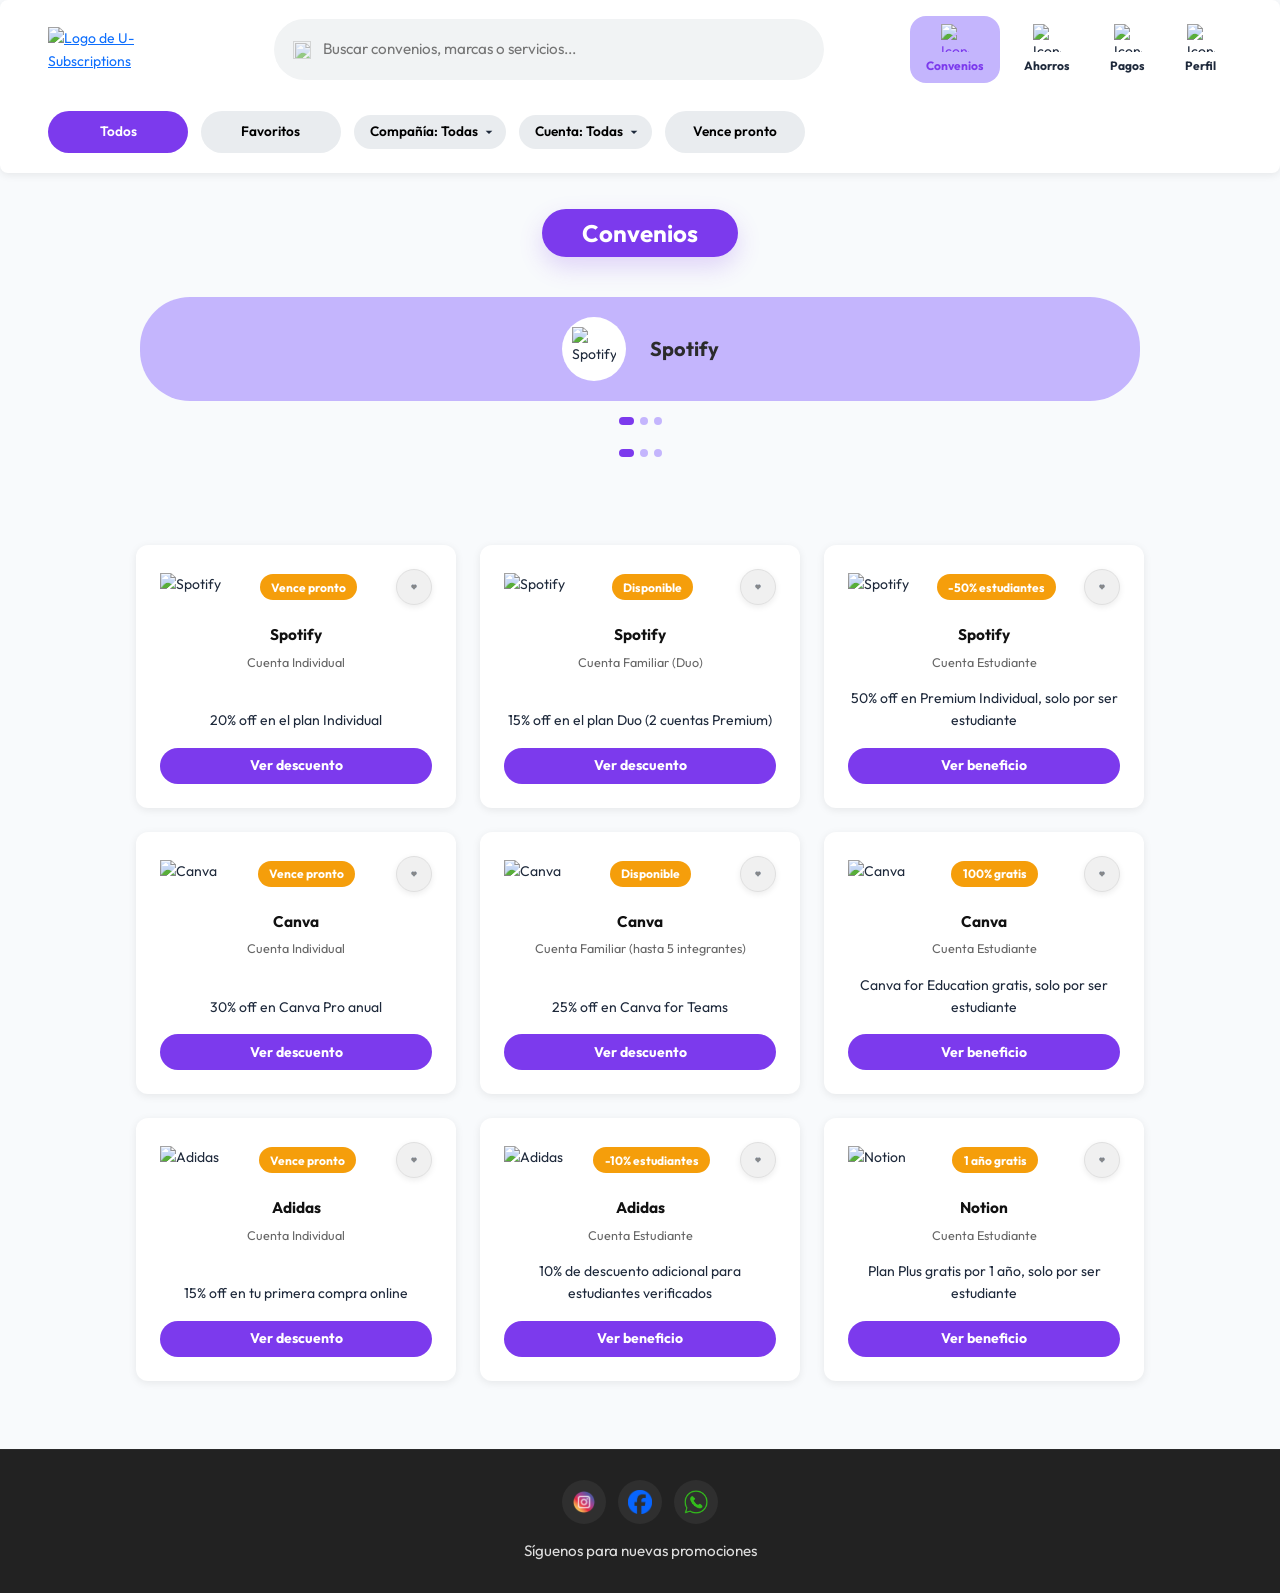
==== commit 44e8f3f9: "Resoluion de conflictos" ====
--- a/pages/buscar-convenios.html
+++ b/pages/buscar-convenios.html
@@ -11,6 +11,9 @@
   <link rel="stylesheet" href="../css/buscar_convenios.css">
   <link rel="stylesheet" href="../css/extras-tipo-beneficio.css">
   <link href="https://cdn.jsdelivr.net/npm/bootstrap@5.3.3/dist/css/bootstrap.min.css" rel="stylesheet">
+  <link rel="stylesheet" href="../css/components.css">
+  <link rel="stylesheet" href="../css/buscar_convenios.css">
+
 
   <title>Buscar Convenios | U-Subscriptions</title>
 </head>
@@ -97,9 +100,8 @@
 
 <main class="convenios-page">
     <section class="convenios">
-        <div class="page-title-container">
-            <h1 class="page-title">Convenios</h1>
-        </div>
+
+        <h1>Convenios</h1>
     
     <!-- Carrusel de servicios -->
 <div id="carouselServicios" class="carousel slide" data-bs-ride="carousel">
@@ -113,6 +115,11 @@
                     <p class="servicio-nombre">Spotify</p>
                     
                 </div>
+            </div>
+            <div class="carousel-indicators">
+                <button type="button" data-bs-target="#carouselServicios" data-bs-slide-to="0" class="active" aria-current="true" aria-label="Slide 1"></button>
+                <button type="button" data-bs-target="#carouselServicios" data-bs-slide-to="1" aria-label="Slide 2"></button>
+                <button type="button" data-bs-target="#carouselServicios" data-bs-slide-to="2" aria-label="Slide 3"></button>
             </div>
         </div>
         <div class="carousel-item">
--- a/css/buscar_convenios.css
+++ b/css/buscar_convenios.css
@@ -4,11 +4,6 @@
   box-sizing: border-box;
 }
 
-html, body {
-  height: 100%;
-  margin: 0;
-}
-body { overflow-x: hidden; }
 
 body {
   display: flex;
@@ -1215,6 +1210,7 @@
    HEADER CON BUSCADOR Y PILDORAS 
     */
 
+/* 1. Header con Buscador y Filtros */
 .header-principal {
   background: var(--color-white);
   box-shadow: var(--shadow-sm);
@@ -1226,8 +1222,7 @@
   top: 0;
   margin: 0;
   z-index: 100;
-  width: 100% !important;
-  max-width: 1400px !important;
+  width: 100%;
   box-sizing: border-box;
 }
 
@@ -1237,10 +1232,9 @@
   justify-content: space-between;
   width: 100%;
   gap: 1.5rem;
-
-}
-
-/* Buscador */
+}
+
+/* Buscador de cabecera */
 .buscador-header {
   flex: 1;
   max-width: 550px;
@@ -1255,7 +1249,7 @@
 
 .buscador-header:focus-within {
   background: var(--color-white);
-  box-shadow: 0 0 0 2px var(--color-primary-light), 0 2px 8px rgba(0,0,0,0.1);
+  box-shadow: 0 0 0 2px var(--color-primary-light), 0 2px 8px rgba(0, 0, 0, 0.1);
 }
 
 .buscador-header .icono-buscar {
@@ -1285,12 +1279,11 @@
 /* Chips y Desplegables de Filtros */
 .contenedor-chips-filtros {
   width: 100%;
-  max-width: 100% !important;
+  max-width: 100%;
   margin-top: 1rem;
   display: flex;
   justify-content: flex-start;
   padding-left: 0;
-
 }
 
 .chips-scroll {
@@ -1303,18 +1296,15 @@
   scroll-behavior: smooth;
   padding-bottom: 4px;
   -webkit-overflow-scrolling: touch;
-}
-
-/* Ocultar barra de scroll pero mantener funcionalidad */
+  -ms-overflow-style: none;
+  scrollbar-width: none;
+}
+
 .chips-scroll::-webkit-scrollbar {
   display: none;
 }
-.chips-scroll {
-  -ms-overflow-style: none;
-  scrollbar-width: none;
-}
-
-.chip-filtro, 
+
+.chip-filtro,
 .dropdown-filtro select {
   background: #e9ecef;
   border: none;
@@ -1323,13 +1313,13 @@
   font-family: var(--font-family-base);
   font-size: 0.85rem;
   font-weight: 600;
-  color: var(--color-text-dark);
+
   white-space: nowrap;
   cursor: pointer;
   transition: all 0.2s ease;
 }
 
-.chip-filtro:hover, 
+.chip-filtro:hover,
 .dropdown-filtro select:hover {
   background: #dee2e6;
 }
@@ -1354,29 +1344,94 @@
   border-radius: var(--radius-pill);
 }
 
-/* Responsive para Móvil */
-@media (max-width: 767px) {
-  .header-top {
-    flex-wrap: wrap;
-    gap: 0.75rem;
-  }
-  
-  .buscador-header {
-    order: 2; /* Pasa el buscador debajo del logo en móvil */
-    width: 100%;
-    max-width: 100%;
-  }
-
-  .contenedor-chips-filtros {
-    order: 3;
-  }
+.convenios-page {
+  padding-top: 1rem;
+  max-width: 1200px;
+  margin: 0 auto;
 }
 
 /* 
    AJUSTES DE CENTRADO Y NAVEGACIÓN MÓVIL
     */
 
-/* Centrado perfecto de la grilla y tarjetas */
+/* 2. Carrusel de Servicios Destacados */
+#carouselServicios {
+  width: 100%;
+  max-width: 1000px;
+  margin: 0 auto 2rem;
+}
+
+#carouselServicios .servicio-card {
+  width: 100%;
+  display: flex;
+  align-items: center;
+  justify-content: center;
+  gap: 1.5rem;
+  padding: 1.25rem 2rem;
+  background-color: var(--color-primary-light);
+  border-radius: 50px;
+}
+
+#carouselServicios .servicio-icono {
+  width: 64px;
+  height: 64px;
+  display: flex;
+  align-items: center;
+  justify-content: center;
+  overflow: hidden;
+  background-color: var(--color-white);
+  border-radius: 50%;
+  padding: 10px;
+}
+
+#carouselServicios .servicio-icono img {
+  width: 100%;
+  height: 100%;
+  object-fit: contain;
+}
+
+#carouselServicios .servicio-info {
+  text-align: center;
+}
+
+#carouselServicios .servicio-nombre {
+  font-weight: bold;
+  color: #2b2b2b;
+  margin: 0;
+  font-size: 1.25rem;
+}
+
+#carouselServicios .servicio-cuenta {
+  font-size: 1rem;
+  color: #555555;
+  margin: 0;
+}
+
+#carouselServicios .carousel-indicators {
+  position: static;
+  margin-top: var(--spacing-sm);
+}
+
+#carouselServicios .carousel-indicators [data-bs-target] {
+  background-color: var(--color-primary-light);
+  opacity: 1;
+  min-width: 0;
+  width: 8px;
+  height: 8px;
+  border-radius: 50%;
+  border-top: none;
+  border-bottom: none;
+  transition: width var(--transition-fast);
+}
+
+#carouselServicios .carousel-indicators .active {
+  background-color: var(--color-primary);
+  width: 15px;
+  height: 8px;
+  border-radius: var(--radius-pill);
+}
+
+/* 3. Grilla de Convenios */
 .grilla-convenios {
   display: grid;
   grid-template-columns: repeat(auto-fit, minmax(280px, 320px));
@@ -1390,95 +1445,137 @@
 .tarjeta-convenio {
   width: 100%;
   max-width: 100%;
-  margin: 0 auto; /* Centra individualmente cada tarjeta */
-  text-align: center;
-}
-
-/* Control de vistas móvil / desktop */
-.nav-mobile-bottom {
-  display: none;
-}
-.nav-desktop ul {
-  display: flex;
-  align-items: center;
-  gap: 1.5rem;
-  list-style: none;
-  margin: 0;
-  padding: 0;
-}
-
-.nav-desktop a {
-  display: flex;
-  flex-direction: column;
-  align-items: center;
-  text-decoration: none;
+  margin: 0 auto;
+  text-align: center;
+  background: var(--color-white);
+  border-radius: var(--radius-md);
+  box-shadow: var(--shadow-sm);
+  padding: var(--spacing-lg);
+  transition: transform var(--transition-fast), box-shadow var(--transition-fast);
+}
+
+.tarjeta-convenio:hover {
+  transform: translateY(-4px);
+  box-shadow: 0 8px 16px rgba(0, 0, 0, 0.12);
+}
+
+.tarjeta-header {
+  display: flex;
+  align-items: center;
+  justify-content: space-between;
+  gap: var(--spacing-sm);
+  margin-bottom: var(--spacing-sm);
+}
+
+.tarjeta-header img {
+  height: 28px;
+  width: auto;
+  object-fit: contain;
+}
+
+.badge-estado {
+  background: var(--color-accent);
+  color: var(--color-white);
+  font-size: var(--font-size-sm);
+  font-weight: var(--font-weight-bold);
+  padding: 0.2rem 0.7rem;
+  border-radius: var(--radius-pill);
+  white-space: nowrap;
+}
+
+/* Estilos para que el botón de favorito sea ovalado / circular */
+.btn-favorito {
+  background-color: #f0f0f0;   /* Color de fondo del óvalo */
+  border: 1px solid #e0e0e0;     /* Borde suave */
+  border-radius: 50px;           /* Bordes totalmente redondeados (ovalado/píldora) */
+  padding: 6px 14px;             /* Relleno interno para darle forma ovalada */
+  display: inline-flex;
+  align-items: center;
+  justify-content: center;
+  cursor: pointer;
+  transition: all 0.3s ease;
+  outline: none;
+}
+
+/* Efecto al pasar el mouse (hover) */
+.btn-favorito:hover {
+  background-color: #e4e4e4;
+  transform: scale(1.05);
+}
+
+/* Tamaño del ícono corazón dentro del botón ovalado */
+.btn-favorito .icono-corazon {
+  width: 18px;
+  height: 18px;
+  fill: #888888; /* Color por defecto del corazón */
+  transition: fill 0.3s ease;
+}
+
+/* Estilo cuando el favorito está activo */
+.btn-favorito.activo {
+  background-color: #ffe6e6; /* Fondo suave cuando está marcado */
+  border-color: #ff4d4d;
+}
+
+.btn-favorito.activo .icono-corazon {
+  fill: #ff4d4d; /* Corazón rojo al activar */
+}
+
+.icono-corazon {
+  width: 20px;
+  height: 20px;
+  fill: none;
+  stroke: #64748b;
+  stroke-width: 2;
+  transition: fill 0.25s ease, stroke 0.25s ease, transform 0.2s ease;
+}
+
+
+
+.tarjeta-compania {
+  font-weight: var(--font-weight-bold);
   color: var(--color-text-dark);
-  font-size: 0.8rem;
-  font-weight: 700;
-  padding: 0.4rem 0.8rem;
-  border-radius: 12px;
-  transition: all 0.2s ease;
-}
-
-.nav-desktop a.active,
-.nav-desktop a:hover {
-  background-color: var(--color-primary-light);
-  color: var(--color-primary);
-}
-
+  margin: 0.25rem 0;
+  text-align: center;
+}
+
+.tarjeta-cuenta {
+  font-size: var(--font-size-base);
+  color: var(--color-text-muted);
+  margin: 0 0 var(--spacing-sm);
+  text-align: center;
+}
+
+.tarjeta-convenio .btn-ver-mas {
+  display: block;
+  width: 100%;
+  text-align: center;
+}
+
+/* 4. Responsive para Móvil */
 @media (max-width: 767px) {
-  /* Ocultar elementos desktop */
-  .logo-desktop,
-  .nav-desktop {
+  .header-principal {
+    padding: 1rem;
+  }
+
+  .header-top {
+    flex-wrap: wrap;
+    gap: 0.75rem;
+  }
+
+  .logo-desktop {
     display: none !important;
   }
 
-  /* Mostrar barra inferior con logo */
-  .nav-mobile-bottom {
-    display: block;
-    position: fixed;
-    bottom: 0;
-    left: 0;
-    right: 0;
-    background: var(--color-white);
-    box-shadow: 0 -2px 10px rgba(0, 0, 0, 0.1);
-    z-index: 1000;
-    padding: 0.4rem 0;
-  }
-
-  .nav-mobile-bottom ul {
-    display: flex;
-    justify-content: space-around;
-    align-items: center;
-    list-style: none;
-    margin: 0;
-    padding: 0;
-  }
-
-  .nav-mobile-bottom a {
-    display: flex;
-    flex-direction: column;
-    align-items: center;
-    text-decoration: none;
-    color: var(--color-text-dark);
-    font-size: 0.65rem;
-    font-weight: bold;
-  }
-
-  .nav-mobile-bottom img {
-    width: 22px;
-    height: 22px;
-    object-fit: contain;
-  }
-
-  .img-logo-nav {
-    width: 26px !important;
-    height: 26px !important;
-  }
-  
-
-  main {
-    padding-bottom: 5rem; /* Espacio para que el nav inferior no tape el contenido */
+  .buscador-header {
+    order: 2;
+    width: 100%;
+    max-width: 100%;
+  }
+
+  .contenedor-chips-filtros {
+    order: 3;
+    margin-top: 0.5rem;
   }
 }
 /* 
@@ -1516,4 +1613,4 @@
   max-width: 100% !important;
   margin-left: 0 !important;
   margin-right: 0 !important;
-}+}
--- a/css/buscar_convenios.css
+++ b/css/buscar_convenios.css
@@ -4,11 +4,6 @@
   box-sizing: border-box;
 }
 
-html, body {
-  height: 100%;
-  margin: 0;
-}
-body { overflow-x: hidden; }
 
 body {
   display: flex;
@@ -1215,6 +1210,7 @@
    HEADER CON BUSCADOR Y PILDORAS 
     */
 
+/* 1. Header con Buscador y Filtros */
 .header-principal {
   background: var(--color-white);
   box-shadow: var(--shadow-sm);
@@ -1226,8 +1222,7 @@
   top: 0;
   margin: 0;
   z-index: 100;
-  width: 100% !important;
-  max-width: 1400px !important;
+  width: 100%;
   box-sizing: border-box;
 }
 
@@ -1237,10 +1232,9 @@
   justify-content: space-between;
   width: 100%;
   gap: 1.5rem;
-
-}
-
-/* Buscador */
+}
+
+/* Buscador de cabecera */
 .buscador-header {
   flex: 1;
   max-width: 550px;
@@ -1255,7 +1249,7 @@
 
 .buscador-header:focus-within {
   background: var(--color-white);
-  box-shadow: 0 0 0 2px var(--color-primary-light), 0 2px 8px rgba(0,0,0,0.1);
+  box-shadow: 0 0 0 2px var(--color-primary-light), 0 2px 8px rgba(0, 0, 0, 0.1);
 }
 
 .buscador-header .icono-buscar {
@@ -1285,12 +1279,11 @@
 /* Chips y Desplegables de Filtros */
 .contenedor-chips-filtros {
   width: 100%;
-  max-width: 100% !important;
+  max-width: 100%;
   margin-top: 1rem;
   display: flex;
   justify-content: flex-start;
   padding-left: 0;
-
 }
 
 .chips-scroll {
@@ -1303,18 +1296,15 @@
   scroll-behavior: smooth;
   padding-bottom: 4px;
   -webkit-overflow-scrolling: touch;
-}
-
-/* Ocultar barra de scroll pero mantener funcionalidad */
+  -ms-overflow-style: none;
+  scrollbar-width: none;
+}
+
 .chips-scroll::-webkit-scrollbar {
   display: none;
 }
-.chips-scroll {
-  -ms-overflow-style: none;
-  scrollbar-width: none;
-}
-
-.chip-filtro, 
+
+.chip-filtro,
 .dropdown-filtro select {
   background: #e9ecef;
   border: none;
@@ -1323,13 +1313,13 @@
   font-family: var(--font-family-base);
   font-size: 0.85rem;
   font-weight: 600;
-  color: var(--color-text-dark);
+
   white-space: nowrap;
   cursor: pointer;
   transition: all 0.2s ease;
 }
 
-.chip-filtro:hover, 
+.chip-filtro:hover,
 .dropdown-filtro select:hover {
   background: #dee2e6;
 }
@@ -1354,29 +1344,94 @@
   border-radius: var(--radius-pill);
 }
 
-/* Responsive para Móvil */
-@media (max-width: 767px) {
-  .header-top {
-    flex-wrap: wrap;
-    gap: 0.75rem;
-  }
-  
-  .buscador-header {
-    order: 2; /* Pasa el buscador debajo del logo en móvil */
-    width: 100%;
-    max-width: 100%;
-  }
-
-  .contenedor-chips-filtros {
-    order: 3;
-  }
+.convenios-page {
+  padding-top: 1rem;
+  max-width: 1200px;
+  margin: 0 auto;
 }
 
 /* 
    AJUSTES DE CENTRADO Y NAVEGACIÓN MÓVIL
     */
 
-/* Centrado perfecto de la grilla y tarjetas */
+/* 2. Carrusel de Servicios Destacados */
+#carouselServicios {
+  width: 100%;
+  max-width: 1000px;
+  margin: 0 auto 2rem;
+}
+
+#carouselServicios .servicio-card {
+  width: 100%;
+  display: flex;
+  align-items: center;
+  justify-content: center;
+  gap: 1.5rem;
+  padding: 1.25rem 2rem;
+  background-color: var(--color-primary-light);
+  border-radius: 50px;
+}
+
+#carouselServicios .servicio-icono {
+  width: 64px;
+  height: 64px;
+  display: flex;
+  align-items: center;
+  justify-content: center;
+  overflow: hidden;
+  background-color: var(--color-white);
+  border-radius: 50%;
+  padding: 10px;
+}
+
+#carouselServicios .servicio-icono img {
+  width: 100%;
+  height: 100%;
+  object-fit: contain;
+}
+
+#carouselServicios .servicio-info {
+  text-align: center;
+}
+
+#carouselServicios .servicio-nombre {
+  font-weight: bold;
+  color: #2b2b2b;
+  margin: 0;
+  font-size: 1.25rem;
+}
+
+#carouselServicios .servicio-cuenta {
+  font-size: 1rem;
+  color: #555555;
+  margin: 0;
+}
+
+#carouselServicios .carousel-indicators {
+  position: static;
+  margin-top: var(--spacing-sm);
+}
+
+#carouselServicios .carousel-indicators [data-bs-target] {
+  background-color: var(--color-primary-light);
+  opacity: 1;
+  min-width: 0;
+  width: 8px;
+  height: 8px;
+  border-radius: 50%;
+  border-top: none;
+  border-bottom: none;
+  transition: width var(--transition-fast);
+}
+
+#carouselServicios .carousel-indicators .active {
+  background-color: var(--color-primary);
+  width: 15px;
+  height: 8px;
+  border-radius: var(--radius-pill);
+}
+
+/* 3. Grilla de Convenios */
 .grilla-convenios {
   display: grid;
   grid-template-columns: repeat(auto-fit, minmax(280px, 320px));
@@ -1390,95 +1445,137 @@
 .tarjeta-convenio {
   width: 100%;
   max-width: 100%;
-  margin: 0 auto; /* Centra individualmente cada tarjeta */
-  text-align: center;
-}
-
-/* Control de vistas móvil / desktop */
-.nav-mobile-bottom {
-  display: none;
-}
-.nav-desktop ul {
-  display: flex;
-  align-items: center;
-  gap: 1.5rem;
-  list-style: none;
-  margin: 0;
-  padding: 0;
-}
-
-.nav-desktop a {
-  display: flex;
-  flex-direction: column;
-  align-items: center;
-  text-decoration: none;
+  margin: 0 auto;
+  text-align: center;
+  background: var(--color-white);
+  border-radius: var(--radius-md);
+  box-shadow: var(--shadow-sm);
+  padding: var(--spacing-lg);
+  transition: transform var(--transition-fast), box-shadow var(--transition-fast);
+}
+
+.tarjeta-convenio:hover {
+  transform: translateY(-4px);
+  box-shadow: 0 8px 16px rgba(0, 0, 0, 0.12);
+}
+
+.tarjeta-header {
+  display: flex;
+  align-items: center;
+  justify-content: space-between;
+  gap: var(--spacing-sm);
+  margin-bottom: var(--spacing-sm);
+}
+
+.tarjeta-header img {
+  height: 28px;
+  width: auto;
+  object-fit: contain;
+}
+
+.badge-estado {
+  background: var(--color-accent);
+  color: var(--color-white);
+  font-size: var(--font-size-sm);
+  font-weight: var(--font-weight-bold);
+  padding: 0.2rem 0.7rem;
+  border-radius: var(--radius-pill);
+  white-space: nowrap;
+}
+
+/* Estilos para que el botón de favorito sea ovalado / circular */
+.btn-favorito {
+  background-color: #f0f0f0;   /* Color de fondo del óvalo */
+  border: 1px solid #e0e0e0;     /* Borde suave */
+  border-radius: 50px;           /* Bordes totalmente redondeados (ovalado/píldora) */
+  padding: 6px 14px;             /* Relleno interno para darle forma ovalada */
+  display: inline-flex;
+  align-items: center;
+  justify-content: center;
+  cursor: pointer;
+  transition: all 0.3s ease;
+  outline: none;
+}
+
+/* Efecto al pasar el mouse (hover) */
+.btn-favorito:hover {
+  background-color: #e4e4e4;
+  transform: scale(1.05);
+}
+
+/* Tamaño del ícono corazón dentro del botón ovalado */
+.btn-favorito .icono-corazon {
+  width: 18px;
+  height: 18px;
+  fill: #888888; /* Color por defecto del corazón */
+  transition: fill 0.3s ease;
+}
+
+/* Estilo cuando el favorito está activo */
+.btn-favorito.activo {
+  background-color: #ffe6e6; /* Fondo suave cuando está marcado */
+  border-color: #ff4d4d;
+}
+
+.btn-favorito.activo .icono-corazon {
+  fill: #ff4d4d; /* Corazón rojo al activar */
+}
+
+.icono-corazon {
+  width: 20px;
+  height: 20px;
+  fill: none;
+  stroke: #64748b;
+  stroke-width: 2;
+  transition: fill 0.25s ease, stroke 0.25s ease, transform 0.2s ease;
+}
+
+
+
+.tarjeta-compania {
+  font-weight: var(--font-weight-bold);
   color: var(--color-text-dark);
-  font-size: 0.8rem;
-  font-weight: 700;
-  padding: 0.4rem 0.8rem;
-  border-radius: 12px;
-  transition: all 0.2s ease;
-}
-
-.nav-desktop a.active,
-.nav-desktop a:hover {
-  background-color: var(--color-primary-light);
-  color: var(--color-primary);
-}
-
+  margin: 0.25rem 0;
+  text-align: center;
+}
+
+.tarjeta-cuenta {
+  font-size: var(--font-size-base);
+  color: var(--color-text-muted);
+  margin: 0 0 var(--spacing-sm);
+  text-align: center;
+}
+
+.tarjeta-convenio .btn-ver-mas {
+  display: block;
+  width: 100%;
+  text-align: center;
+}
+
+/* 4. Responsive para Móvil */
 @media (max-width: 767px) {
-  /* Ocultar elementos desktop */
-  .logo-desktop,
-  .nav-desktop {
+  .header-principal {
+    padding: 1rem;
+  }
+
+  .header-top {
+    flex-wrap: wrap;
+    gap: 0.75rem;
+  }
+
+  .logo-desktop {
     display: none !important;
   }
 
-  /* Mostrar barra inferior con logo */
-  .nav-mobile-bottom {
-    display: block;
-    position: fixed;
-    bottom: 0;
-    left: 0;
-    right: 0;
-    background: var(--color-white);
-    box-shadow: 0 -2px 10px rgba(0, 0, 0, 0.1);
-    z-index: 1000;
-    padding: 0.4rem 0;
-  }
-
-  .nav-mobile-bottom ul {
-    display: flex;
-    justify-content: space-around;
-    align-items: center;
-    list-style: none;
-    margin: 0;
-    padding: 0;
-  }
-
-  .nav-mobile-bottom a {
-    display: flex;
-    flex-direction: column;
-    align-items: center;
-    text-decoration: none;
-    color: var(--color-text-dark);
-    font-size: 0.65rem;
-    font-weight: bold;
-  }
-
-  .nav-mobile-bottom img {
-    width: 22px;
-    height: 22px;
-    object-fit: contain;
-  }
-
-  .img-logo-nav {
-    width: 26px !important;
-    height: 26px !important;
-  }
-  
-
-  main {
-    padding-bottom: 5rem; /* Espacio para que el nav inferior no tape el contenido */
+  .buscador-header {
+    order: 2;
+    width: 100%;
+    max-width: 100%;
+  }
+
+  .contenedor-chips-filtros {
+    order: 3;
+    margin-top: 0.5rem;
   }
 }
 /* 
@@ -1516,4 +1613,4 @@
   max-width: 100% !important;
   margin-left: 0 !important;
   margin-right: 0 !important;
-}+}
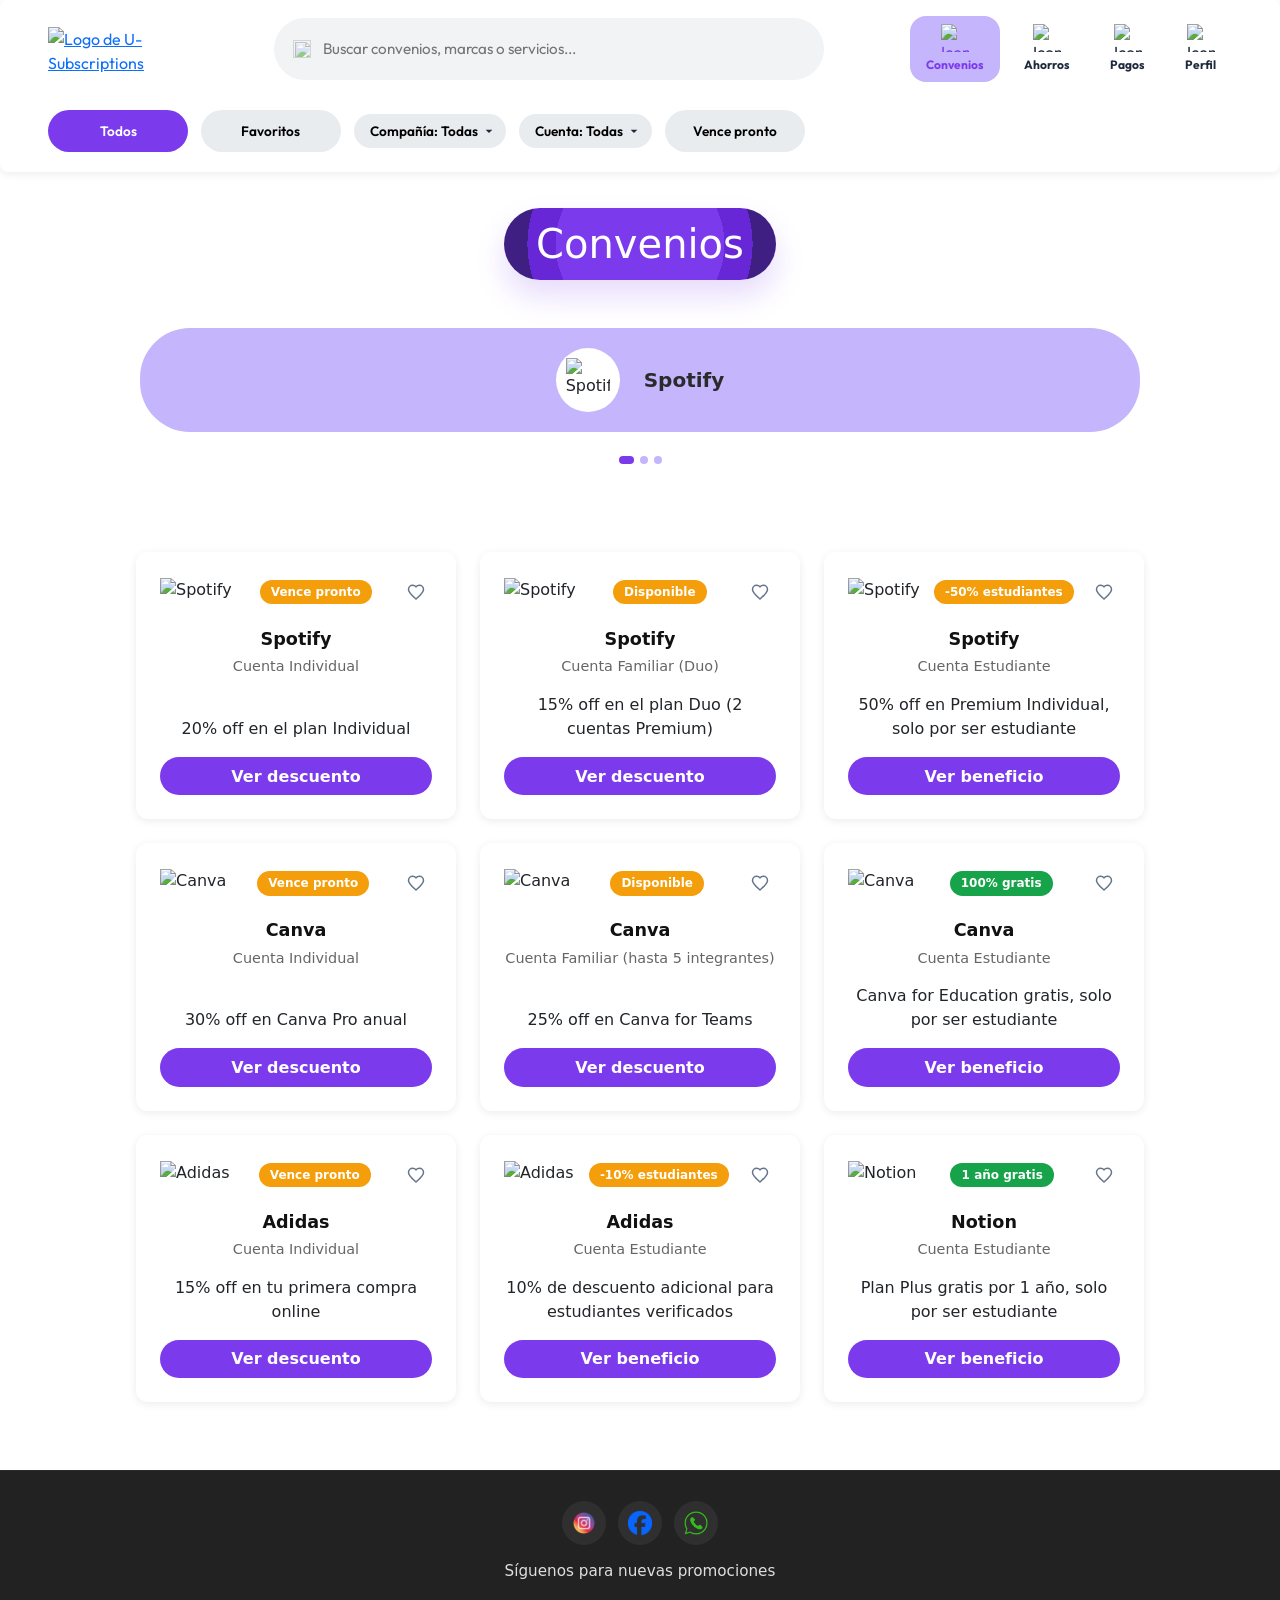
==== commit 74898ae3: "Reparacion de estilos en panel de ahorro y convenios" ====
--- a/pages/buscar-convenios.html
+++ b/pages/buscar-convenios.html
@@ -11,8 +11,8 @@
   <link rel="stylesheet" href="../css/buscar_convenios.css">
   <link rel="stylesheet" href="../css/extras-tipo-beneficio.css">
   <link href="https://cdn.jsdelivr.net/npm/bootstrap@5.3.3/dist/css/bootstrap.min.css" rel="stylesheet">
-  <link rel="stylesheet" href="../css/components.css">
-  <link rel="stylesheet" href="../css/buscar_convenios.css">
+  
+  
 
 
   <title>Buscar Convenios | U-Subscriptions</title>
@@ -116,11 +116,7 @@
                     
                 </div>
             </div>
-            <div class="carousel-indicators">
-                <button type="button" data-bs-target="#carouselServicios" data-bs-slide-to="0" class="active" aria-current="true" aria-label="Slide 1"></button>
-                <button type="button" data-bs-target="#carouselServicios" data-bs-slide-to="1" aria-label="Slide 2"></button>
-                <button type="button" data-bs-target="#carouselServicios" data-bs-slide-to="2" aria-label="Slide 3"></button>
-            </div>
+            
         </div>
         <div class="carousel-item">
             <div class="servicio-card">
--- a/css/buscar_convenios.css
+++ b/css/buscar_convenios.css
@@ -291,21 +291,6 @@
   margin-bottom: 1.5rem;
 }
 
-.convenios .page-title,
-.convenios h1 {
-  display: inline-block;
-  background: var(--color-primary);
-  color: var(--color-white);
-  border-radius: var(--radius-pill);
-  padding: 0.6rem 2.5rem;
-  box-shadow: 0 10px 24px rgba(124, 58, 237, 0.2);
-  font-size: 1.5rem;
-  font-weight: var(--font-weight-bold);
-  text-align: center;
-  margin: 0;
-  width: auto;
-}
-
 .convenios h2 {
   background: transparent;
   color: var(--color-text-dark);
@@ -1001,16 +986,16 @@
     BOTON DE CORAZON DE FAVORITOS
     */
 .btn-favorito {
-  background: white;
-  border: 1px solid #e2e8f0;
+  background: transparent;
+  border: none;
   border-radius: 50%;
-  width: 36px;
-  height: 36px;
+  width: 32px;
+  height: 32px;
   display: flex;
   align-items: center;
   justify-content: center;
   cursor: pointer;
-  box-shadow: 0 2px 6px rgba(0,0,0,0.08);
+  box-shadow: none;
   transition: transform 0.2s ease, border-color 0.2s ease;
 }
 
@@ -1104,15 +1089,7 @@
   white-space: nowrap;
 }
 
-.btn-favorito {
-  background: none;
-  border: none;
-  cursor: pointer;
-  padding: 0;
-  display: flex;
-  align-items: center;
-  transition: transform var(--transition-fast);
-}
+
 .btn-favorito img { width: 20px; height: 20px; }
 .btn-favorito:hover { transform: scale(1.15); }
 .btn-favorito:focus-visible {
@@ -1483,19 +1460,7 @@
   white-space: nowrap;
 }
 
-/* Estilos para que el botón de favorito sea ovalado / circular */
-.btn-favorito {
-  background-color: #f0f0f0;   /* Color de fondo del óvalo */
-  border: 1px solid #e0e0e0;     /* Borde suave */
-  border-radius: 50px;           /* Bordes totalmente redondeados (ovalado/píldora) */
-  padding: 6px 14px;             /* Relleno interno para darle forma ovalada */
-  display: inline-flex;
-  align-items: center;
-  justify-content: center;
-  cursor: pointer;
-  transition: all 0.3s ease;
-  outline: none;
-}
+
 
 /* Efecto al pasar el mouse (hover) */
 .btn-favorito:hover {
@@ -1507,8 +1472,10 @@
 .btn-favorito .icono-corazon {
   width: 18px;
   height: 18px;
-  fill: #888888; /* Color por defecto del corazón */
-  transition: fill 0.3s ease;
+  fill: none;
+  stroke: #64748b;
+  stroke-width: 2;
+  transition: transform 0.2s ease, fill 0.2s ease, stroke 0.2s ease;
 }
 
 /* Estilo cuando el favorito está activo */
@@ -1613,4 +1580,4 @@
   max-width: 100% !important;
   margin-left: 0 !important;
   margin-right: 0 !important;
-}
+}
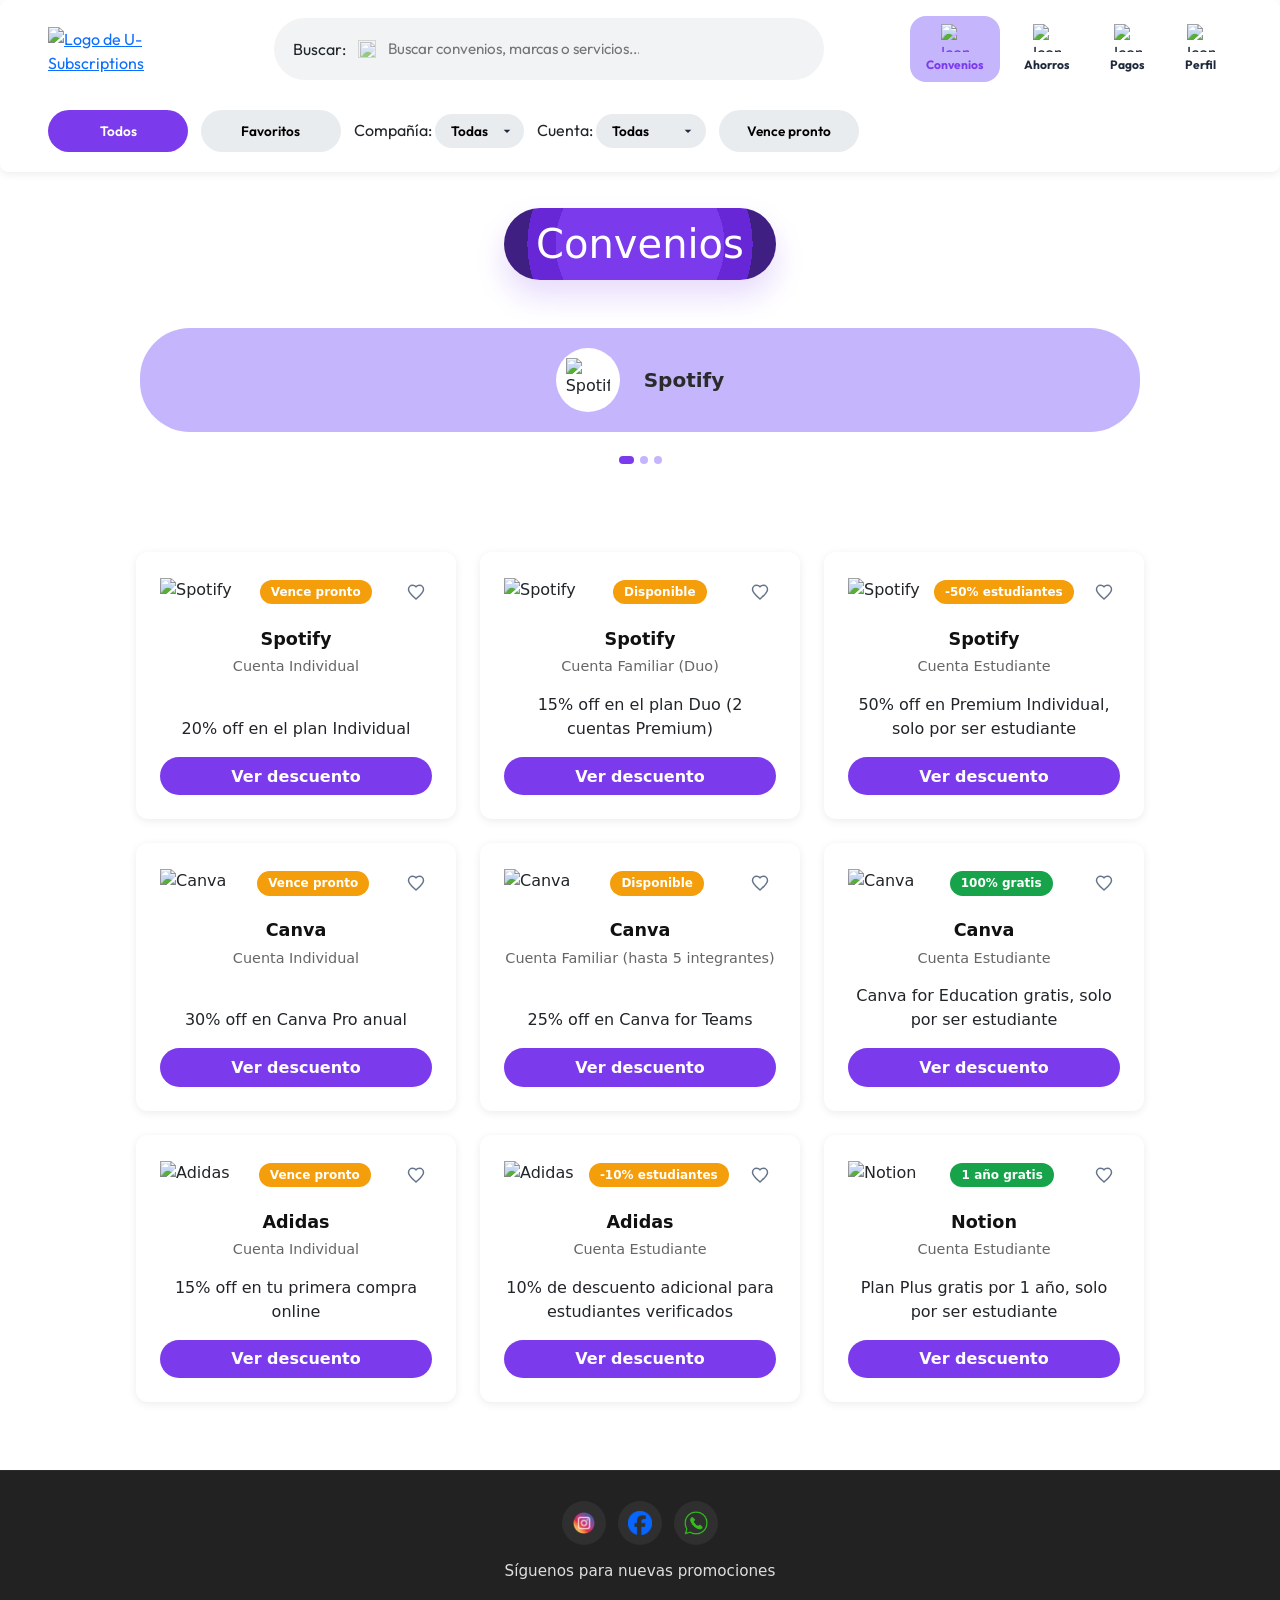
==== commit d7e4a896: "Errores corregidos gracias a la revision del grupo 6, mas correcion de problemas en etiquetas y uso " ====
--- a/pages/buscar-convenios.html
+++ b/pages/buscar-convenios.html
@@ -12,36 +12,32 @@
   <link rel="stylesheet" href="../css/extras-tipo-beneficio.css">
   <link href="https://cdn.jsdelivr.net/npm/bootstrap@5.3.3/dist/css/bootstrap.min.css" rel="stylesheet">
   
-  
-
-
   <title>Buscar Convenios | U-Subscriptions</title>
 </head>
 <body>
     <header class="header-principal">
         <div class="header-top">
-        <div class=" logo-desktop">
-            <a href="index.html">
+        <div class="logo-desktop">
+            <a href="inicio.html">
             <img src="../images/logo.png" alt="Logo de U-Subscriptions">
             </a>
         </div>
-        <!-- Barra de busqueda principal -->
-    <div class="buscador-header">
-      <img src="../images/iconos/icono-buscar.png" alt="" class="icono-buscar">
-      <input type="search" id="inputBuscador" placeholder="Buscar convenios, marcas o servicios..." aria-label="Buscar convenios">
-      <button type="button" class="btn-limpiar" id="btnLimpiarBusqueda" aria-label="Limpiar búsqueda"></button>
-    </div>
+        <!-- Barra de busqueda principal corregida (A2: Etiqueta visible) -->
+        <div class="buscador-header">
+          <label for="inputBuscador" class="label-buscador">Buscar:</label>
+          <img src="../images/iconos/icono-buscar.png" alt="" class="icono-buscar">
+          <input type="search" id="inputBuscador" placeholder="Buscar convenios, marcas o servicios..." aria-label="Buscar convenios">
+          <button type="button" class="btn-limpiar" id="btnLimpiarBusqueda" aria-label="Limpiar búsqueda"></button>
+        </div>
 
            <nav class="nav-desktop" aria-label="Navegación principal">
             <ul>
-                
                 <li>
                 <a href="buscar-convenios.html" class="active">
                     <img src="../images/iconos/icono-buscar.png" alt="Icono de convenios">
                     <span>Convenios</span>
                 </a>
                 </li>
-
                 <li>
                 <a href="panel_ahorro.html">
                     <img src="../images/iconos/icono-ahorro.png" alt="Icono de ahorros">
@@ -63,306 +59,297 @@
             </ul>
             </nav>
         </div>
+        
         <!-- Barra de Filtros tipo Chips/Píldoras deslizables  -->
         <div class="contenedor-chips-filtros">
-    <div class="chips-scroll">
-      <button type="button" class="chip-filtro active" data-filtro="todos">Todos</button>
-      <button type="button" class="chip-filtro" id="btn-filtro-favoritos" data-filtro="favoritos">
-             Favoritos
-        </button>
-      <!-- Dropdown Filtro Compania -->
-      <div class="dropdown-filtro">
-        <select id="filtro-compania" aria-label="Filtrar por Compañía">
-          <option value="">Compañía: Todas</option>
-          <option value="spotify">Spotify</option>
-          <option value="canva">Canva</option>
-          <option value="notion">Notion</option>
-          <option value="adidas">Adidas</option>
-        </select>
-      </div>
-
-      <!-- Dropdown Filtro Cuenta -->
-      <div class="dropdown-filtro">
-        <select id="filtro-cuenta" aria-label="Filtrar por Tipo de Cuenta">
-          <option value="">Cuenta: Todas</option>
-          <option value="estudiante">Estudiante</option>
-          <option value="familiar">Familiar</option>
-          <option value="individual">Individual</option>
-        </select>
-      </div>
-
-      <button type="button" class="chip-filtro" data-filtro="vence">Vence pronto</button>
-      
-    </div>
-  </div>
-</header>
+            <div class="chips-scroll">
+              <button type="button" class="chip-filtro active" data-filtro="todos">Todos</button>
+              <button type="button" class="chip-filtro" id="btn-filtro-favoritos" data-filtro="favoritos">
+                     Favoritos
+                </button>
+                
+              <!-- Dropdown Filtro Compania (A2: Etiqueta visible) -->
+              <div class="dropdown-filtro">
+                <label for="filtro-compania" class="label-filtro">Compañía:</label>
+                <select id="filtro-compania">
+                  <option value="">Todas</option>
+                  <option value="spotify">Spotify</option>
+                  <option value="canva">Canva</option>
+                  <option value="notion">Notion</option>
+                  <option value="adidas">Adidas</option>
+                </select>
+              </div>
+
+              <!-- Dropdown Filtro Cuenta (A2: Etiqueta visible) -->
+              <div class="dropdown-filtro">
+                <label for="filtro-cuenta" class="label-filtro">Cuenta:</label>
+                <select id="filtro-cuenta">
+                  <option value="">Todas</option>
+                  <option value="estudiante">Estudiante</option>
+                  <option value="familiar">Familiar</option>
+                  <option value="individual">Individual</option>
+                </select>
+              </div>
+
+              <button type="button" class="chip-filtro" data-filtro="vence">Vence pronto</button>
+            </div>
+        </div>
+    </header>
     
-
 <main class="convenios-page">
     <section class="convenios">
-
         <h1>Convenios</h1>
     
-    <!-- Carrusel de servicios -->
-<div id="carouselServicios" class="carousel slide" data-bs-ride="carousel">
-    <div class="carousel-inner">
-        <div class="carousel-item active">
-            <div class="servicio-card">
-                <div class="servicio-icono">
-    <img src="../images/marcas/marca-spotify.png" alt="Spotify">
-</div>
-                <div class="servicio-info">
-                    <p class="servicio-nombre">Spotify</p>
-                    
+        <!-- Carrusel de servicios -->
+        <div id="carouselServicios" class="carousel slide" data-bs-ride="carousel">
+            <div class="carousel-inner">
+                <div class="carousel-item active">
+                    <div class="servicio-card">
+                        <div class="servicio-icono">
+                            <img src="../images/marcas/marca-spotify.png" alt="Spotify">
+                        </div>
+                        <div class="servicio-info">
+                            <p class="servicio-nombre">Spotify</p>
+                        </div>
+                    </div>
+                </div>
+                <div class="carousel-item">
+                    <div class="servicio-card">
+                        <div class="servicio-icono">
+                            <img src="../images/marcas/marca-canva.png" alt="Canva">
+                        </div>
+                        <div class="servicio-info">
+                            <p class="servicio-nombre">Canva</p>
+                        </div>
+                    </div>
+                </div>
+                <div class="carousel-item">
+                    <div class="servicio-card">
+                        <div class="servicio-icono">
+                            <img src="../images/marcas/marca-notion.png" alt="Notion">
+                        </div>
+                        <div class="servicio-info">
+                            <p class="servicio-nombre">Notion</p>
+                        </div>
+                    </div>
                 </div>
             </div>
-            
-        </div>
-        <div class="carousel-item">
-            <div class="servicio-card">
-                <div class="servicio-icono">
-    <img src="../images/marcas/marca-canva.png" alt="Canva">
-</div>
-                <div class="servicio-info">
-                    <p class="servicio-nombre">Canva</p>
-                    
-                </div>
+            <div class="carousel-indicators">
+                <button type="button" data-bs-target="#carouselServicios" data-bs-slide-to="0" class="active" aria-current="true" aria-label="Slide 1"></button>
+                <button type="button" data-bs-target="#carouselServicios" data-bs-slide-to="1" aria-label="Slide 2"></button>
+                <button type="button" data-bs-target="#carouselServicios" data-bs-slide-to="2" aria-label="Slide 3"></button>
             </div>
         </div>
-        <div class="carousel-item">
-            <div class="servicio-card">
-                <div class="servicio-icono">
-    <img src="../images/marcas/marca-notion.png" alt="Notion">
-</div>
-                <div class="servicio-info">
-                    <p class="servicio-nombre">Notion</p>
-                    
-                </div>
-                
-            </div>
-        </div>
-    </div>
-    <div class="carousel-indicators">
-        <button type="button" data-bs-target="#carouselServicios" data-bs-slide-to="0" class="active" aria-current="true" aria-label="Slide 1"></button>
-        <button type="button" data-bs-target="#carouselServicios" data-bs-slide-to="1" aria-label="Slide 2"></button>
-        <button type="button" data-bs-target="#carouselServicios" data-bs-slide-to="2" aria-label="Slide 3"></button>
-    </div>
-</div>
-           
-      
-
-
-    <!-- Grilla de tarjetas de convenios -->
-    <div class="grilla-convenios">
-
-        <!-- Spotify Individual — cupon -->
-        <article class="tarjeta-convenio" data-compania="spotify" data-cuenta="individual" data-estado="vence" data-tipo-beneficio="cupon">
-            <div class="tarjeta-header">
-                <img src="../images/marcas/marca-spotify.png" alt="Spotify">
-                <span class="badge-estado">Vence pronto</span>
-                <button type="button" class="btn-favorito" aria-label="Agregar a favoritos">
-                    <svg class="icono-corazon" viewBox="0 0 24 24">
-                            <path d="M12 21.35l-1.45-1.32C5.4 15.36 2 12.28 2 8.5 2 5.42 4.42 3 7.5 3c1.74 0 3.41.81 4.5 2.09C13.09 3.81 14.76 3 16.5 3 19.58 3 22 5.42 22 8.5c0 3.78-3.4 6.86-8.55 11.54L12 21.35z"/>
-                        </svg>
-                </button>
-            </div>
-            <p class="tarjeta-compania">Spotify</p>
-            <p class="tarjeta-cuenta">Cuenta Individual</p>
-            <p class="tarjeta-beneficio">20% off en el plan Individual</p>
-                <button type="button" class="btn-ver-mas" aria-expanded="false">Ver descuento</button>
-                <div class="detalle-descuento" hidden>
-                <p><strong>Código:</strong> SPOT20</p>
-                <p>20% de descuento en el plan Individual, válido hasta el 31/12/2026.</p>
-                <a href="pagos.html" class="btn-ir-pagos">Ir a Pagos y Renovaciones</a>
-                </div>
-        </article>
-
-        <!-- Spotify Duo — cupon, cuenta familiar -->
-        <article class="tarjeta-convenio" data-compania="spotify" data-cuenta="familiar" data-estado="activo" data-tipo-beneficio="cupon">
-            <div class="tarjeta-header">
-                <img src="../images/marcas/marca-spotify.png" alt="Spotify">
-                <span class="badge-estado">Disponible</span>
-                <button type="button" class="btn-favorito" aria-label="Agregar a favoritos">
-            <svg class="icono-corazon" viewBox="0 0 24 24">
-                <path d="M12 21.35l-1.45-1.32C5.4 15.36 2 12.28 2 8.5 2 5.42 4.42 3 7.5 3c1.74 0 3.41.81 4.5 2.09C13.09 3.81 14.76 3 16.5 3 19.58 3 22 5.42 22 8.5c0 3.78-3.4 6.86-8.55 11.54L12 21.35z"/>
-            </svg>
-        </button>
-            </div>
-            <p class="tarjeta-compania">Spotify</p>
-            <p class="tarjeta-cuenta">Cuenta Familiar (Duo)</p>
-            <p class="tarjeta-beneficio">15% off en el plan Duo (2 cuentas Premium)</p>
-                <button type="button" class="btn-ver-mas" aria-expanded="false">Ver descuento</button>
-                <div class="detalle-descuento" hidden>
-                <p><strong>Código:</strong> SPOTDUO15</p>
-                <p>15% de descuento en el plan Duo, válido hasta el 15/11/2026.</p>
-                <a href="pagos.html" class="btn-ir-pagos">Ir a Pagos y Renovaciones</a>
-                </div>
-        </article>
-
-        <!-- Spotify Estudiante — verificacion (50% off) -->
-        <article class="tarjeta-convenio" data-compania="spotify" data-cuenta="estudiante" data-estado="activo" data-tipo-beneficio="verificacion">
-            <div class="tarjeta-header">
-                <img src="../images/marcas/marca-spotify.png" alt="Spotify">
-                <span class="badge-estado">-50% estudiantes</span>
-                <button type="button" class="btn-favorito" aria-label="Agregar a favoritos">
-            <svg class="icono-corazon" viewBox="0 0 24 24">
-                <path d="M12 21.35l-1.45-1.32C5.4 15.36 2 12.28 2 8.5 2 5.42 4.42 3 7.5 3c1.74 0 3.41.81 4.5 2.09C13.09 3.81 14.76 3 16.5 3 19.58 3 22 5.42 22 8.5c0 3.78-3.4 6.86-8.55 11.54L12 21.35z"/>
-            </svg>
-        </button>
-            </div>
-            <p class="tarjeta-compania">Spotify</p>
-            <p class="tarjeta-cuenta">Cuenta Estudiante</p>
-            <p class="tarjeta-beneficio">50% off en Premium Individual, solo por ser estudiante</p>
-                <button type="button" class="btn-ver-mas" aria-expanded="false">Ver beneficio</button>
-                <div class="detalle-descuento" hidden>
-                <p>Spotify te da <strong>50% de descuento</strong> en el plan Individual al verificar tu condición de estudiante (documento + correo institucional).</p>
-                <p class="nota-sin-codigo">No necesitas un código: el descuento se aplica después de verificarte.</p>
-                <a href="pagos.html" class="btn-ir-pagos">Verificar y activar mi beneficio</a>
-                </div>
-        </article>
-
-        <!-- Canva Pro — cupon, individual -->
-        <article class="tarjeta-convenio" data-compania="canva" data-cuenta="individual" data-estado="vence" data-tipo-beneficio="cupon">
-            <div class="tarjeta-header">
-                <img src="../images/marcas/marca-canva.png" alt="Canva">
-                <span class="badge-estado">Vence pronto</span>
-                <button type="button" class="btn-favorito" aria-label="Agregar a favoritos">
-            <svg class="icono-corazon" viewBox="0 0 24 24">
-                <path d="M12 21.35l-1.45-1.32C5.4 15.36 2 12.28 2 8.5 2 5.42 4.42 3 7.5 3c1.74 0 3.41.81 4.5 2.09C13.09 3.81 14.76 3 16.5 3 19.58 3 22 5.42 22 8.5c0 3.78-3.4 6.86-8.55 11.54L12 21.35z"/>
-            </svg>
-        </button>
-            </div>
-            <p class="tarjeta-compania">Canva</p>
-            <p class="tarjeta-cuenta">Cuenta Individual</p>
-            <p class="tarjeta-beneficio">30% off en Canva Pro anual</p>
-                <button type="button" class="btn-ver-mas" aria-expanded="false">Ver descuento</button>
-                <div class="detalle-descuento" hidden>
-                <p><strong>Código:</strong> CANVA30</p>
-                <p>30% de descuento en Canva Pro anual, válido hasta el 30/11/2026.</p>
-                <a href="pagos.html" class="btn-ir-pagos">Ir a Pagos y Renovaciones</a>
-                </div>
-        </article>
-
-        <!-- Canva for Teams — cupon, familiar -->
-        <article class="tarjeta-convenio" data-compania="canva" data-cuenta="familiar" data-estado="activo" data-tipo-beneficio="cupon">
-            <div class="tarjeta-header">
-                <img src="../images/marcas/marca-canva.png" alt="Canva">
-                <span class="badge-estado">Disponible</span>
-                <button type="button" class="btn-favorito" aria-label="Agregar a favoritos">
-            <svg class="icono-corazon" viewBox="0 0 24 24">
-                <path d="M12 21.35l-1.45-1.32C5.4 15.36 2 12.28 2 8.5 2 5.42 4.42 3 7.5 3c1.74 0 3.41.81 4.5 2.09C13.09 3.81 14.76 3 16.5 3 19.58 3 22 5.42 22 8.5c0 3.78-3.4 6.86-8.55 11.54L12 21.35z"/>
-            </svg>
-        </button>
-            </div>
-            <p class="tarjeta-compania">Canva</p>
-            <p class="tarjeta-cuenta">Cuenta Familiar (hasta 5 integrantes)</p>
-            <p class="tarjeta-beneficio">25% off en Canva for Teams</p>
-                <button type="button" class="btn-ver-mas" aria-expanded="false">Ver descuento</button>
-                <div class="detalle-descuento" hidden>
-                <p><strong>Código:</strong> CANVATEAMS25</p>
-                <p>25% de descuento en Canva for Teams, válido hasta el 20/12/2026.</p>
-                <a href="pagos.html" class="btn-ir-pagos">Ir a Pagos y Renovaciones</a>
-                </div>
-        </article>
-
-        <!-- Canva for Education — verificacion, estudiante, gratis -->
-        <article class="tarjeta-convenio" data-compania="canva" data-cuenta="estudiante" data-estado="activo" data-tipo-beneficio="verificacion">
-            <div class="tarjeta-header">
-                <img src="../images/marcas/marca-canva.png" alt="Canva">
-                <span class="badge-estado badge-gratis">100% gratis</span>
-                <button type="button" class="btn-favorito" aria-label="Agregar a favoritos">
-            <svg class="icono-corazon" viewBox="0 0 24 24">
-                <path d="M12 21.35l-1.45-1.32C5.4 15.36 2 12.28 2 8.5 2 5.42 4.42 3 7.5 3c1.74 0 3.41.81 4.5 2.09C13.09 3.81 14.76 3 16.5 3 19.58 3 22 5.42 22 8.5c0 3.78-3.4 6.86-8.55 11.54L12 21.35z"/>
-            </svg>
-        </button>
-            </div>
-            <p class="tarjeta-compania">Canva</p>
-            <p class="tarjeta-cuenta">Cuenta Estudiante</p>
-            <p class="tarjeta-beneficio">Canva for Education gratis, solo por ser estudiante</p>
-                <button type="button" class="btn-ver-mas" aria-expanded="false">Ver beneficio</button>
-                <div class="detalle-descuento" hidden>
-                <p>Canva te da acceso completo a <strong>Canva for Education sin costo</strong> al verificar tu condición de estudiante con tu correo institucional.</p>
-                <p class="nota-sin-codigo">No necesitas un código: el acceso se activa al verificarte.</p>
-                <a href="pagos.html" class="btn-ir-pagos">Verificar y activar mi beneficio</a>
-                </div>
-        </article>
-
-        <!-- Adidas Creators Club — cupon, individual -->
-        <article class="tarjeta-convenio" data-compania="adidas" data-cuenta="individual" data-estado="vence" data-tipo-beneficio="cupon">
-            <div class="tarjeta-header">
-                <img src="../images/marcas/marca-adidas.png" alt="Adidas">
-                <span class="badge-estado">Vence pronto</span>
-                <button type="button" class="btn-favorito" aria-label="Agregar a favoritos">
-            <svg class="icono-corazon" viewBox="0 0 24 24">
-                <path d="M12 21.35l-1.45-1.32C5.4 15.36 2 12.28 2 8.5 2 5.42 4.42 3 7.5 3c1.74 0 3.41.81 4.5 2.09C13.09 3.81 14.76 3 16.5 3 19.58 3 22 5.42 22 8.5c0 3.78-3.4 6.86-8.55 11.54L12 21.35z"/>
-            </svg>
-        </button>
-            </div>
-            <p class="tarjeta-compania">Adidas</p>
-            <p class="tarjeta-cuenta">Cuenta Individual</p>
-            <p class="tarjeta-beneficio">15% off en tu primera compra online</p>
-                <button type="button" class="btn-ver-mas" aria-expanded="false">Ver descuento</button>
-                <div class="detalle-descuento" hidden>
-                <p><strong>Código:</strong> ADICLUB15</p>
-                <p>15% de descuento en tu primera compra, válido hasta el 10/12/2026.</p>
-                <a href="pagos.html" class="btn-ir-pagos">Ir a Pagos y Renovaciones</a>
-                </div>
-        </article>
-
-        <!-- Adidas Estudiantes — verificacion, no gratis (10% adicional) -->
-        <article class="tarjeta-convenio" data-compania="adidas" data-cuenta="estudiante" data-estado="activo" data-tipo-beneficio="verificacion">
-            <div class="tarjeta-header">
-                <img src="../images/marcas/marca-adidas.png" alt="Adidas">
-                <span class="badge-estado">-10% estudiantes</span>
-                <button type="button" class="btn-favorito" aria-label="Agregar a favoritos">
-            <svg class="icono-corazon" viewBox="0 0 24 24">
-                <path d="M12 21.35l-1.45-1.32C5.4 15.36 2 12.28 2 8.5 2 5.42 4.42 3 7.5 3c1.74 0 3.41.81 4.5 2.09C13.09 3.81 14.76 3 16.5 3 19.58 3 22 5.42 22 8.5c0 3.78-3.4 6.86-8.55 11.54L12 21.35z"/>
-            </svg>
-        </button>
-            </div>
-            <p class="tarjeta-compania">Adidas</p>
-            <p class="tarjeta-cuenta">Cuenta Estudiante</p>
-            <p class="tarjeta-beneficio">10% de descuento adicional para estudiantes verificados</p>
-                <button type="button" class="btn-ver-mas" aria-expanded="false">Ver beneficio</button>
-                <div class="detalle-descuento" hidden>
-                <p>Adidas te da <strong>10% de descuento adicional</strong> (acumulable con otras promociones) al verificar tu condición de estudiante.</p>
-                <p class="nota-sin-codigo">No necesitas un código: el descuento se aplica después de verificarte.</p>
-                <a href="pagos.html" class="btn-ir-pagos">Verificar y activar mi beneficio</a>
-                </div>
-        </article>
-
-        <!-- Notion Plus estudiante — verificacion, gratis -->
-        <article class="tarjeta-convenio" data-compania="notion" data-cuenta="estudiante" data-estado="activo" data-tipo-beneficio="verificacion">
-            <div class="tarjeta-header">
-                <img src="../images/marcas/marca-notion.png" alt="Notion">
-                <span class="badge-estado badge-gratis">1 año gratis</span>
-                <button type="button" class="btn-favorito" aria-label="Agregar a favoritos">
-            <svg class="icono-corazon" viewBox="0 0 24 24">
-                <path d="M12 21.35l-1.45-1.32C5.4 15.36 2 12.28 2 8.5 2 5.42 4.42 3 7.5 3c1.74 0 3.41.81 4.5 2.09C13.09 3.81 14.76 3 16.5 3 19.58 3 22 5.42 22 8.5c0 3.78-3.4 6.86-8.55 11.54L12 21.35z"/>
-            </svg>
-        </button>
-            </div>
-            <p class="tarjeta-compania">Notion</p>
-            <p class="tarjeta-cuenta">Cuenta Estudiante</p>
-            <p class="tarjeta-beneficio">Plan Plus gratis por 1 año, solo por ser estudiante</p>
-                <button type="button" class="btn-ver-mas" aria-expanded="false">Ver beneficio</button>
-                <div class="detalle-descuento" hidden>
-                <p>Notion te da <strong>1 año gratis</strong> del plan Plus al verificar tu condición de estudiante con tu correo institucional.</p>
-                <p class="nota-sin-codigo">No necesitas un código: el acceso se activa al verificarte.</p>
-                <a href="pagos.html" class="btn-ir-pagos">Verificar y activar mi beneficio</a>
-                </div>
-        </article>
-
-    </div>
-    <div class="estado-vacio-favoritos" id="estadoVacioFavoritos" hidden>
-  <p>Aún no tienes convenios en favoritos.</p>
-  <button type="button" id="btnVerListado" class="link-ver-listado">
-    Ver todos los convenios y agregar 
-  </button>
-</div>
-</section>
+
+        <!-- Grilla de tarjetas de convenios -->
+        <div class="grilla-convenios">
+            <!-- Spotify Individual — cupon -->
+            <article class="tarjeta-convenio" data-compania="spotify" data-cuenta="individual" data-estado="vence" data-tipo-beneficio="cupon">
+                <div class="tarjeta-header">
+                    <img src="../images/marcas/marca-spotify.png" alt="Spotify">
+                    <span class="badge-estado">Vence pronto</span>
+                    <button type="button" class="btn-favorito" aria-label="Agregar a favoritos" aria-pressed="false">
+                        <svg class="icono-corazon" viewBox="0 0 24 24">
+                            <path d="M12 21.35l-1.45-1.32C5.4 15.36 2 12.28 2 8.5 2 5.42 4.42 3 7.5 3c1.74 0 3.41.81 4.5 2.09C13.09 3.81 14.76 3 16.5 3 19.58 3 22 5.42 22 8.5c0 3.78-3.4 6.86-8.55 11.54L12 21.35z"/>
+                        </svg>
+                    </button>
+                </div>
+                <p class="tarjeta-compania">Spotify</p>
+                <p class="tarjeta-cuenta">Cuenta Individual</p>
+                <p class="tarjeta-beneficio">20% off en el plan Individual</p>
+                <button type="button" class="btn-ver-mas" aria-expanded="false">Ver descuento</button>
+                <div class="detalle-descuento" hidden>
+                    <p><strong>Código:</strong> SPOT20</p>
+                    <p>20% de descuento en el plan Individual, válido hasta el 31/12/2026.</p>
+                    <a href="pagos.html" class="btn-ir-pagos">Ir a Pagos y Renovaciones</a>
+                </div>
+            </article>
+
+            <!-- Spotify Duo — cupon, cuenta familiar -->
+            <article class="tarjeta-convenio" data-compania="spotify" data-cuenta="familiar" data-estado="activo" data-tipo-beneficio="cupon">
+                <div class="tarjeta-header">
+                    <img src="../images/marcas/marca-spotify.png" alt="Spotify">
+                    <span class="badge-estado">Disponible</span>
+                    <button type="button" class="btn-favorito" aria-label="Agregar a favoritos" aria-pressed="false">
+                        <svg class="icono-corazon" viewBox="0 0 24 24">
+                            <path d="M12 21.35l-1.45-1.32C5.4 15.36 2 12.28 2 8.5 2 5.42 4.42 3 7.5 3c1.74 0 3.41.81 4.5 2.09C13.09 3.81 14.76 3 16.5 3 19.58 3 22 5.42 22 8.5c0 3.78-3.4 6.86-8.55 11.54L12 21.35z"/>
+                        </svg>
+                    </button>
+                </div>
+                <p class="tarjeta-compania">Spotify</p>
+                <p class="tarjeta-cuenta">Cuenta Familiar (Duo)</p>
+                <p class="tarjeta-beneficio">15% off en el plan Duo (2 cuentas Premium)</p>
+                <button type="button" class="btn-ver-mas" aria-expanded="false">Ver descuento</button>
+                <div class="detalle-descuento" hidden>
+                    <p><strong>Código:</strong> SPOTDUO15</p>
+                    <p>15% de descuento en el plan Duo, válido hasta el 15/11/2026.</p>
+                    <a href="pagos.html" class="btn-ir-pagos">Ir a Pagos y Renovaciones</a>
+                </div>
+            </article>
+
+            <!-- Spotify Estudiante — verificacion -->
+            <article class="tarjeta-convenio" data-compania="spotify" data-cuenta="estudiante" data-estado="activo" data-tipo-beneficio="verificacion">
+                <div class="tarjeta-header">
+                    <img src="../images/marcas/marca-spotify.png" alt="Spotify">
+                    <span class="badge-estado">-50% estudiantes</span>
+                    <button type="button" class="btn-favorito" aria-label="Agregar a favoritos" aria-pressed="false">
+                        <svg class="icono-corazon" viewBox="0 0 24 24">
+                            <path d="M12 21.35l-1.45-1.32C5.4 15.36 2 12.28 2 8.5 2 5.42 4.42 3 7.5 3c1.74 0 3.41.81 4.5 2.09C13.09 3.81 14.76 3 16.5 3 19.58 3 22 5.42 22 8.5c0 3.78-3.4 6.86-8.55 11.54L12 21.35z"/>
+                        </svg>
+                    </button>
+                </div>
+                <p class="tarjeta-compania">Spotify</p>
+                <p class="tarjeta-cuenta">Cuenta Estudiante</p>
+                <p class="tarjeta-beneficio">50% off en Premium Individual, solo por ser estudiante</p>
+                <button type="button" class="btn-ver-mas" aria-expanded="false">Ver descuento</button>
+                <div class="detalle-descuento" hidden>
+                    <p>Spotify te da <strong>50% de descuento</strong> en el plan Individual al verificar tu condición de estudiante (documento + correo institucional).</p>
+                    <p class="nota-sin-codigo">No necesitas un código: el descuento se aplica después de verificarte.</p>
+                    <a href="pagos.html" class="btn-ir-pagos">Verificar y activar mi beneficio</a>
+                </div>
+            </article>
+
+            <!-- Canva Pro — cupon, individual -->
+            <article class="tarjeta-convenio" data-compania="canva" data-cuenta="individual" data-estado="vence" data-tipo-beneficio="cupon">
+                <div class="tarjeta-header">
+                    <img src="../images/marcas/marca-canva.png" alt="Canva">
+                    <span class="badge-estado">Vence pronto</span>
+                    <button type="button" class="btn-favorito" aria-label="Agregar a favoritos" aria-pressed="false">
+                        <svg class="icono-corazon" viewBox="0 0 24 24">
+                            <path d="M12 21.35l-1.45-1.32C5.4 15.36 2 12.28 2 8.5 2 5.42 4.42 3 7.5 3c1.74 0 3.41.81 4.5 2.09C13.09 3.81 14.76 3 16.5 3 19.58 3 22 5.42 22 8.5c0 3.78-3.4 6.86-8.55 11.54L12 21.35z"/>
+                        </svg>
+                    </button>
+                </div>
+                <p class="tarjeta-compania">Canva</p>
+                <p class="tarjeta-cuenta">Cuenta Individual</p>
+                <p class="tarjeta-beneficio">30% off en Canva Pro anual</p>
+                <button type="button" class="btn-ver-mas" aria-expanded="false">Ver descuento</button>
+                <div class="detalle-descuento" hidden>
+                    <p><strong>Código:</strong> CANVA30</p>
+                    <p>30% de descuento en Canva Pro anual, válido hasta el 30/11/2026.</p>
+                    <a href="pagos.html" class="btn-ir-pagos">Ir a Pagos y Renovaciones</a>
+                </div>
+            </article>
+
+            <!-- Canva for Teams — cupon, familiar -->
+            <article class="tarjeta-convenio" data-compania="canva" data-cuenta="familiar" data-estado="activo" data-tipo-beneficio="cupon">
+                <div class="tarjeta-header">
+                    <img src="../images/marcas/marca-canva.png" alt="Canva">
+                    <span class="badge-estado">Disponible</span>
+                    <button type="button" class="btn-favorito" aria-label="Agregar a favoritos" aria-pressed="false">
+                        <svg class="icono-corazon" viewBox="0 0 24 24">
+                            <path d="M12 21.35l-1.45-1.32C5.4 15.36 2 12.28 2 8.5 2 5.42 4.42 3 7.5 3c1.74 0 3.41.81 4.5 2.09C13.09 3.81 14.76 3 16.5 3 19.58 3 22 5.42 22 8.5c0 3.78-3.4 6.86-8.55 11.54L12 21.35z"/>
+                        </svg>
+                    </button>
+                </div>
+                <p class="tarjeta-compania">Canva</p>
+                <p class="tarjeta-cuenta">Cuenta Familiar (hasta 5 integrantes)</p>
+                <p class="tarjeta-beneficio">25% off en Canva for Teams</p>
+                <button type="button" class="btn-ver-mas" aria-expanded="false">Ver descuento</button>
+                <div class="detalle-descuento" hidden>
+                    <p><strong>Código:</strong> CANVATEAMS25</p>
+                    <p>25% de descuento en Canva for Teams, válido hasta el 20/12/2026.</p>
+                    <a href="pagos.html" class="btn-ir-pagos">Ir a Pagos y Renovaciones</a>
+                </div>
+            </article>
+
+            <!-- Canva for Education — verificacion, estudiante, gratis -->
+            <article class="tarjeta-convenio" data-compania="canva" data-cuenta="estudiante" data-estado="activo" data-tipo-beneficio="verificacion">
+                <div class="tarjeta-header">
+                    <img src="../images/marcas/marca-canva.png" alt="Canva">
+                    <span class="badge-estado badge-gratis">100% gratis</span>
+                    <button type="button" class="btn-favorito" aria-label="Agregar a favoritos" aria-pressed="false">
+                        <svg class="icono-corazon" viewBox="0 0 24 24">
+                            <path d="M12 21.35l-1.45-1.32C5.4 15.36 2 12.28 2 8.5 2 5.42 4.42 3 7.5 3c1.74 0 3.41.81 4.5 2.09C13.09 3.81 14.76 3 16.5 3 19.58 3 22 5.42 22 8.5c0 3.78-3.4 6.86-8.55 11.54L12 21.35z"/>
+                        </svg>
+                    </button>
+                </div>
+                <p class="tarjeta-compania">Canva</p>
+                <p class="tarjeta-cuenta">Cuenta Estudiante</p>
+                <p class="tarjeta-beneficio">Canva for Education gratis, solo por ser estudiante</p>
+                <button type="button" class="btn-ver-mas" aria-expanded="false">Ver descuento</button>
+                <div class="detalle-descuento" hidden>
+                    <p>Canva te da acceso completo a <strong>Canva for Education sin costo</strong> al verificar tu condición de estudiante con tu correo institucional.</p>
+                    <p class="nota-sin-codigo">No necesitas un código: el acceso se activa al verificarte.</p>
+                    <a href="pagos.html" class="btn-ir-pagos">Verificar y activar mi beneficio</a>
+                </div>
+            </article>
+
+            <!-- Adidas Creators Club — cupon, individual -->
+            <article class="tarjeta-convenio" data-compania="adidas" data-cuenta="individual" data-estado="vence" data-tipo-beneficio="cupon">
+                <div class="tarjeta-header">
+                    <img src="../images/marcas/marca-adidas.png" alt="Adidas">
+                    <span class="badge-estado">Vence pronto</span>
+                    <button type="button" class="btn-favorito" aria-label="Agregar a favoritos" aria-pressed="false">
+                        <svg class="icono-corazon" viewBox="0 0 24 24">
+                            <path d="M12 21.35l-1.45-1.32C5.4 15.36 2 12.28 2 8.5 2 5.42 4.42 3 7.5 3c1.74 0 3.41.81 4.5 2.09C13.09 3.81 14.76 3 16.5 3 19.58 3 22 5.42 22 8.5c0 3.78-3.4 6.86-8.55 11.54L12 21.35z"/>
+                        </svg>
+                    </button>
+                </div>
+                <p class="tarjeta-compania">Adidas</p>
+                <p class="tarjeta-cuenta">Cuenta Individual</p>
+                <p class="tarjeta-beneficio">15% off en tu primera compra online</p>
+                <button type="button" class="btn-ver-mas" aria-expanded="false">Ver descuento</button>
+                <div class="detalle-descuento" hidden>
+                    <p><strong>Código:</strong> ADICLUB15</p>
+                    <p>15% de descuento en tu primera compra, válido hasta el 10/12/2026.</p>
+                    <a href="pagos.html" class="btn-ir-pagos">Ir a Pagos y Renovaciones</a>
+                </div>
+            </article>
+
+            <!-- Adidas Estudiantes — verificacion -->
+            <article class="tarjeta-convenio" data-compania="adidas" data-cuenta="estudiante" data-estado="activo" data-tipo-beneficio="verificacion">
+                <div class="tarjeta-header">
+                    <img src="../images/marcas/marca-adidas.png" alt="Adidas">
+                    <span class="badge-estado">-10% estudiantes</span>
+                    <button type="button" class="btn-favorito" aria-label="Agregar a favoritos" aria-pressed="false">
+                        <svg class="icono-corazon" viewBox="0 0 24 24">
+                            <path d="M12 21.35l-1.45-1.32C5.4 15.36 2 12.28 2 8.5 2 5.42 4.42 3 7.5 3c1.74 0 3.41.81 4.5 2.09C13.09 3.81 14.76 3 16.5 3 19.58 3 22 5.42 22 8.5c0 3.78-3.4 6.86-8.55 11.54L12 21.35z"/>
+                        </svg>
+                    </button>
+                </div>
+                <p class="tarjeta-compania">Adidas</p>
+                <p class="tarjeta-cuenta">Cuenta Estudiante</p>
+                <p class="tarjeta-beneficio">10% de descuento adicional para estudiantes verificados</p>
+                <button type="button" class="btn-ver-mas" aria-expanded="false">Ver descuento</button>
+                <div class="detalle-descuento" hidden>
+                    <p>Adidas te da <strong>10% de descuento adicional</strong> (acumulable con otras promociones) al verificar tu condición de estudiante.</p>
+                    <p class="nota-sin-codigo">No necesitas un código: el descuento se aplica después de verificarte.</p>
+                    <a href="pagos.html" class="btn-ir-pagos">Verificar y activar mi beneficio</a>
+                </div>
+            </article>
+
+            <!-- Notion Plus estudiante — verificacion, gratis -->
+            <article class="tarjeta-convenio" data-compania="notion" data-cuenta="estudiante" data-estado="activo" data-tipo-beneficio="verificacion">
+                <div class="tarjeta-header">
+                    <img src="../images/marcas/marca-notion.png" alt="Notion">
+                    <span class="badge-estado badge-gratis">1 año gratis</span>
+                    <button type="button" class="btn-favorito" aria-label="Agregar a favoritos" aria-pressed="false">
+                        <svg class="icono-corazon" viewBox="0 0 24 24">
+                            <path d="M12 21.35l-1.45-1.32C5.4 15.36 2 12.28 2 8.5 2 5.42 4.42 3 7.5 3c1.74 0 3.41.81 4.5 2.09C13.09 3.81 14.76 3 16.5 3 19.58 3 22 5.42 22 8.5c0 3.78-3.4 6.86-8.55 11.54L12 21.35z"/>
+                        </svg>
+                    </button>
+                </div>
+                <p class="tarjeta-compania">Notion</p>
+                <p class="tarjeta-cuenta">Cuenta Estudiante</p>
+                <p class="tarjeta-beneficio">Plan Plus gratis por 1 año, solo por ser estudiante</p>
+                <button type="button" class="btn-ver-mas" aria-expanded="false">Ver descuento</button>
+                <div class="detalle-descuento" hidden>
+                    <p>Notion te da <strong>1 año gratis</strong> del plan Plus al verificar tu condición de estudiante con tu correo institucional.</p>
+                    <p class="nota-sin-codigo">No necesitas un código: el acceso se activa al verificarte.</p>
+                    <a href="pagos.html" class="btn-ir-pagos">Verificar y activar mi beneficio</a>
+                </div>
+            </article>
+        </div>
+
+        <div class="estado-vacio-favoritos" id="estadoVacioFavoritos" hidden>
+            <p>Aún no tienes convenios en favoritos.</p>
+            <button type="button" id="btnVerListado" class="link-ver-listado">
+                Ver todos los convenios y agregar 
+            </button>
+        </div>
+    </section>
 </main>
-
 
     <footer class="site-footer">
       <div class="social-icons">
@@ -378,7 +365,6 @@
       </div>
       <p class="footer-text">Síguenos para nuevas promociones</p>
     </footer>    
- 
 
     <!-- Navegación Movil Inferior con Logo Integrado -->
     <nav class="nav-mobile-bottom" aria-label="Navegación móvil">
@@ -415,8 +401,7 @@
             </li>
         </ul>
     </nav>
-       <script src="https://cdn.jsdelivr.net/npm/bootstrap@5.3.3/dist/js/bootstrap.bundle.min.js"></script>
-   
+    <script src="https://cdn.jsdelivr.net/npm/bootstrap@5.3.3/dist/js/bootstrap.bundle.min.js"></script>
     <script src="../js/buscar-convenios.js" defer></script>
 </body>
 </html>
--- a/css/components.css
+++ b/css/components.css
@@ -133,6 +133,8 @@
   text-align: center;
 }
 
+
+
 nav a:hover,
 nav a.active,
 nav a:focus-visible {
@@ -157,6 +159,203 @@
 nav a.disabled img,
 nav a[aria-disabled="true"] img {
   filter: grayscale(100%);
+}
+
+
+/* Asegura posicionamiento para que el panel se despliegue relativo al header */
+header {
+  position: relative;
+}
+
+/* Reset de estilos específicos para el botón del menú de Notificaciones */
+nav button#menu-Notificaciones {
+  background: transparent;
+  border: none;
+  outline: none;
+  box-shadow: none;
+  min-width: unset; /* Quita los 140px del botón general */
+  height: auto;     /* Quita los 42px del botón general */
+  font-family: inherit;
+  cursor: pointer;
+  display: flex;
+  flex-direction: column;
+  align-items: center;
+  justify-content: center;
+  padding: var(--spacing-sm) var(--spacing-md);
+  border-radius: var(--radius-md);
+  color: var(--color-text-dark);
+  transition: background-color var(--transition-fast), color var(--transition-fast);
+}
+
+nav button#menu-Notificaciones img {
+  width: 28px;
+  height: 28px;
+  object-fit: contain;
+  margin-bottom: var(--spacing-xs);
+}
+
+nav button#menu-Notificaciones span {
+  font-size: var(--font-size-sm);
+  font-weight: var(--font-weight-bold);
+  text-align: center;
+  font-family: var(--font-family-base);
+}
+
+nav button#menu-Notificaciones:hover,
+nav button#menu-Notificaciones.active {
+  background-color: var(--color-primary-light);
+  color: var(--color-primary);
+  transform: none; /* Previene el translateY genérico */
+}
+
+/* ==========================================================
+   PANEL FLOTANTE DE NOTIFICACIONES (Debajo del Header)
+   ========================================================== */
+.notifications-panel {
+  position: absolute;
+  top: 100%; /* Despliega inmediatamente debajo del header sin taparlo */
+  right: var(--spacing-xl);
+  width: 360px;
+  max-width: calc(100vw - 32px);
+  background-color: var(--color-white);
+  border-radius: var(--radius-md);
+  box-shadow: 0 10px 25px rgba(0, 0, 0, 0.15);
+  border: 1px solid var(--color-border);
+  z-index: 1100;
+  overflow: hidden;
+  display: none;
+  animation: fadeInDown 0.2s ease-out forwards;
+}
+
+.notifications-panel.show {
+  display: block;
+}
+
+@keyframes fadeInDown {
+  from {
+    opacity: 0;
+    transform: translateY(-8px);
+  }
+  to {
+    opacity: 1;
+    transform: translateY(0);
+  }
+}
+
+.notifications-header {
+  display: flex;
+  justify-content: space-between;
+  align-items: center;
+  padding: 12px 16px;
+  background-color: var(--color-bg);
+  border-bottom: 1px solid var(--color-border);
+}
+
+.notifications-header h3 {
+  font-size: 0.95rem;
+  font-weight: 700;
+  color: var(--color-text-dark);
+  margin: 0;
+}
+
+.notifications-header .mark-all-read {
+  font-size: 0.75rem;
+  color: var(--color-primary);
+  background: none;
+  border: none;
+  min-width: unset;
+  height: auto;
+  cursor: pointer;
+  font-weight: 600;
+  padding: 0;
+}
+
+.notifications-header .mark-all-read:hover {
+  text-decoration: underline;
+  transform: none;
+}
+
+.notifications-list {
+  max-height: 320px;
+  overflow-y: auto;
+  list-style: none;
+  margin: 0;
+  padding: 0;
+}
+
+.notification-item {
+  display: flex;
+  align-items: flex-start;
+  gap: 12px;
+  padding: 12px 16px;
+  border-bottom: 1px solid var(--color-border);
+  transition: background-color 0.2s ease;
+  cursor: pointer;
+}
+
+.notification-item:last-child {
+  border-bottom: none;
+}
+
+.notification-item:hover {
+  background-color: #f1f5f9;
+}
+
+.notification-item.unread {
+  background-color: #f3e8ff;
+}
+
+.notification-icon {
+  width: 36px;
+  height: 36px;
+  border-radius: 50%;
+  background-color: var(--color-primary-light);
+  color: var(--color-primary);
+  display: grid;
+  place-items: center;
+  font-size: 0.95rem;
+  flex-shrink: 0;
+}
+
+.notification-content {
+  flex: 1;
+}
+
+.notification-title {
+  font-size: 0.85rem;
+  font-weight: 700;
+  color: var(--color-text-dark);
+  margin: 0 0 2px 0;
+}
+
+.notification-text {
+  font-size: 0.78rem;
+  color: var(--color-text-muted);
+  margin: 0 0 4px 0;
+  line-height: 1.3;
+}
+
+.notification-time {
+  font-size: 0.7rem;
+  color: #94a3b8;
+}
+
+.notifications-footer {
+  padding: 10px;
+  text-align: center;
+  background-color: var(--color-bg);
+  border-top: 1px solid var(--color-border);
+}
+
+.notifications-footer a {
+  font-size: 0.8rem;
+  font-weight: 600;
+  color: var(--color-primary);
+  text-decoration: none;
+}
+
+.notifications-footer a:hover {
+  text-decoration: underline;
 }
 
 /* Navegación móvil inferior */
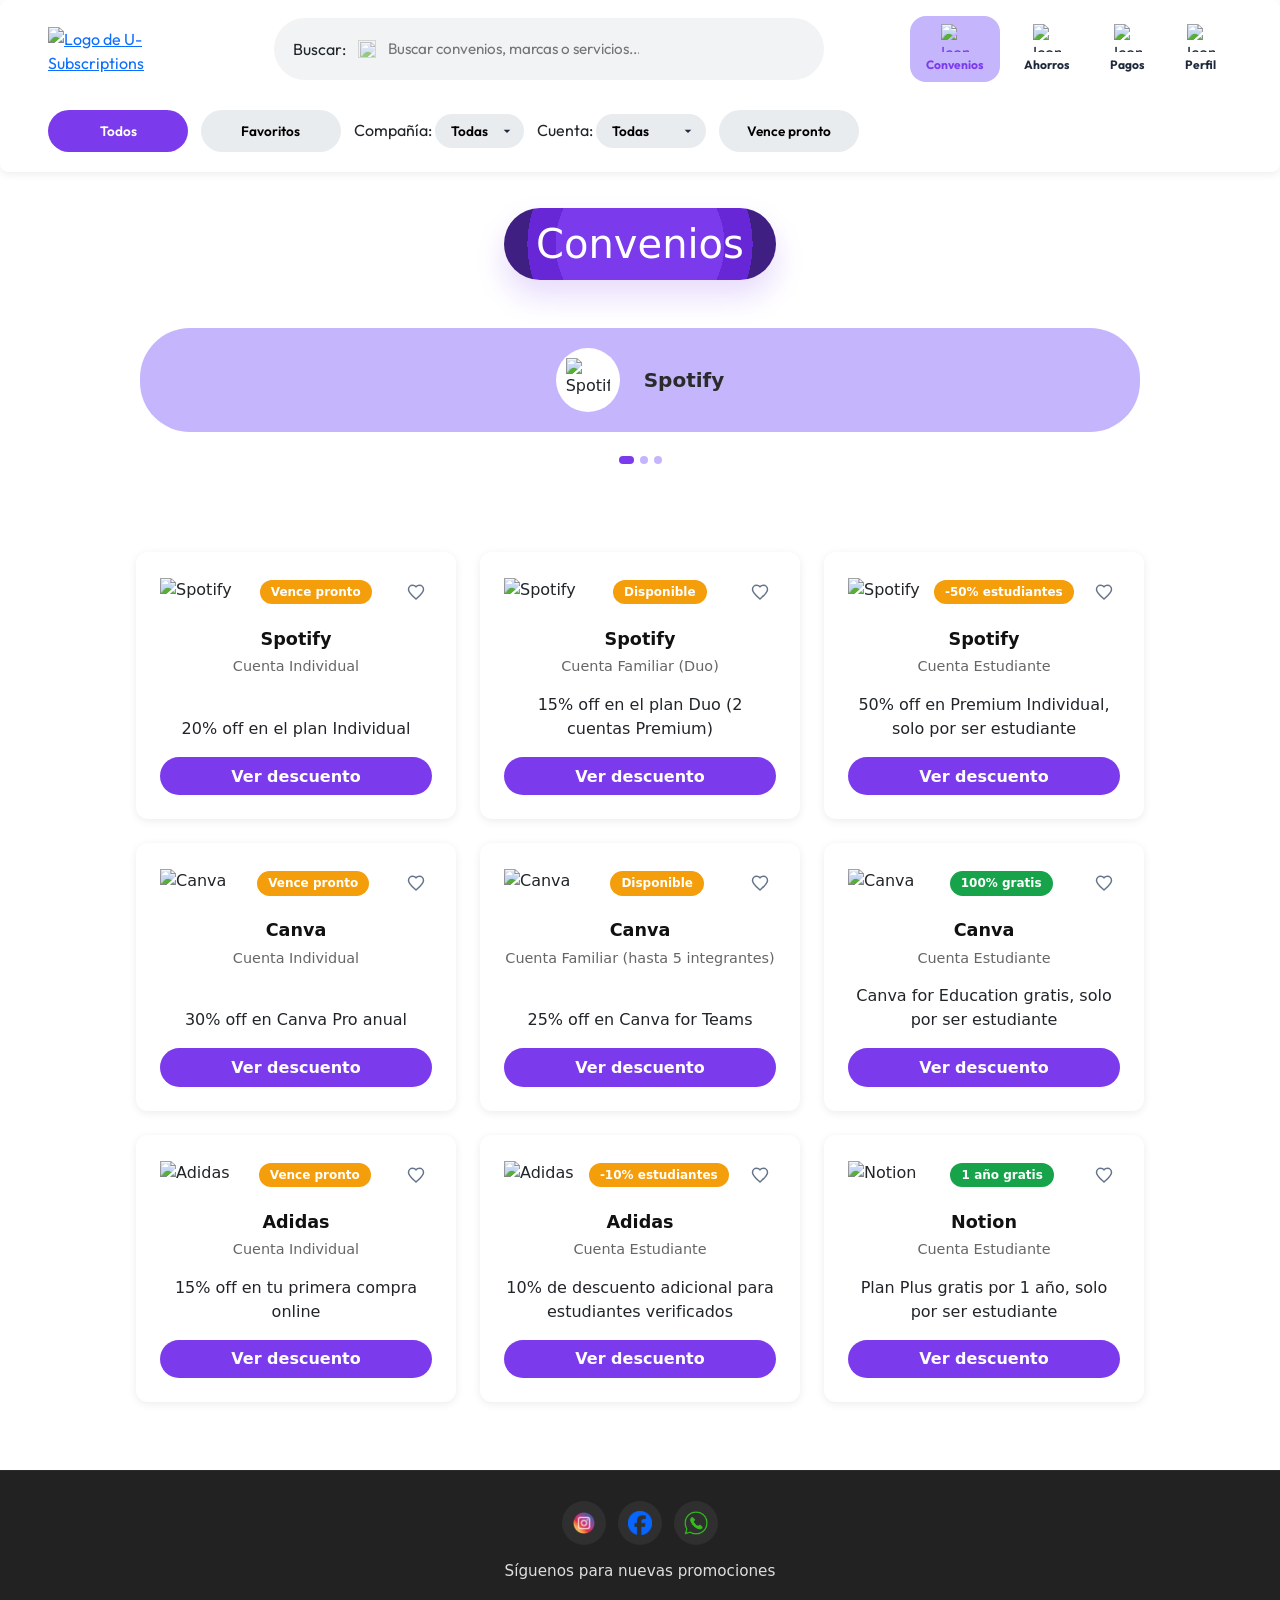
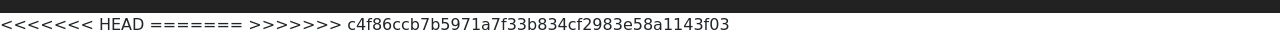
==== commit 0b583161: "feat: implementar visibilidad funcional de contraseña y placeholders limpios en formularios" ====
--- a/pages/buscar-convenios.html
+++ b/pages/buscar-convenios.html
@@ -393,6 +393,10 @@
                     <span>Pagos</span>
                 </a>
             </li>
+            <button id="menu-Notificaciones">
+                <img src="../images/iconos/icono-notificaciones.png" alt="Icono de pagos">
+                <span>Notificaciones</span>
+            </button>
             <li>
                 <a href="perfil.html">
                     <img src="../images/iconos/icono-perfil.png" alt="">
@@ -402,6 +406,10 @@
         </ul>
     </nav>
     <script src="https://cdn.jsdelivr.net/npm/bootstrap@5.3.3/dist/js/bootstrap.bundle.min.js"></script>
+<<<<<<< HEAD
+=======
+    <script src="../js/notificaciones.js"></script>
+>>>>>>> c4f86ccb7b5971a7f33b834cf2983e58a1143f03
     <script src="../js/buscar-convenios.js" defer></script>
 </body>
 </html>
